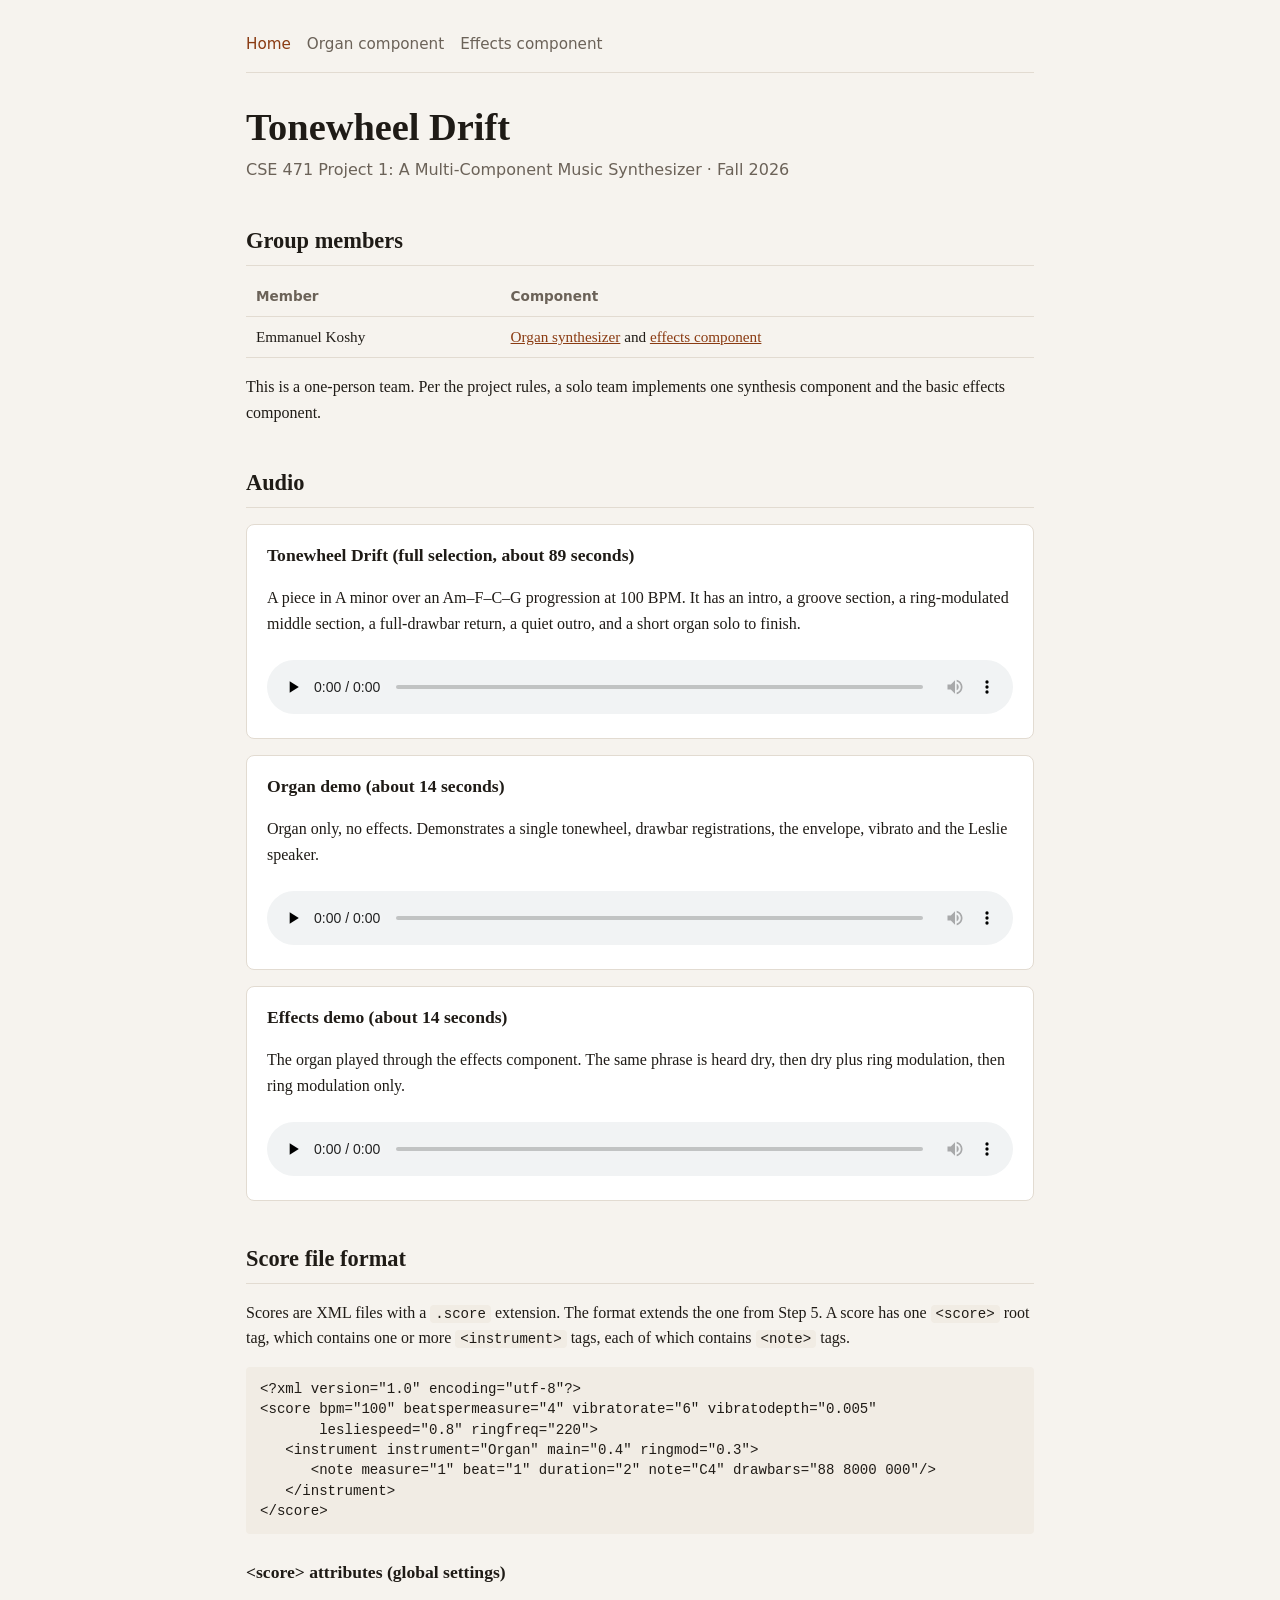
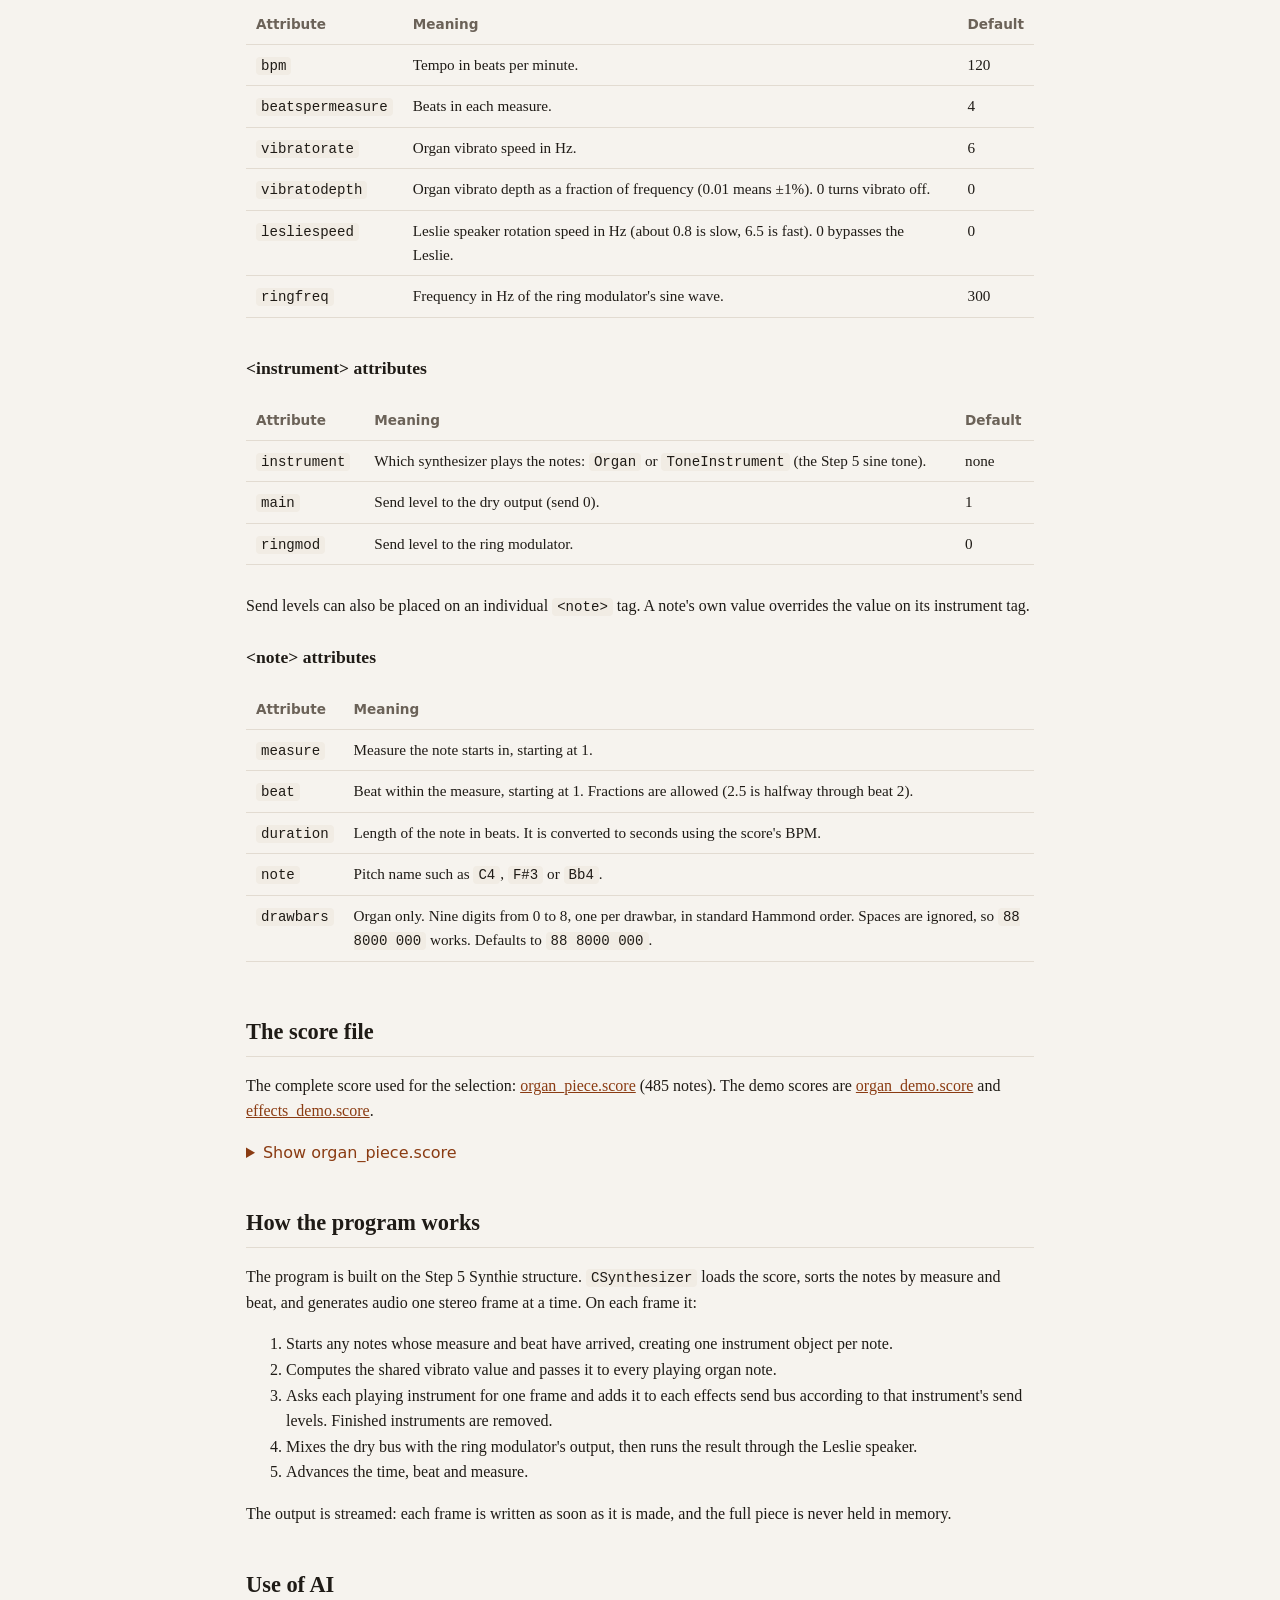
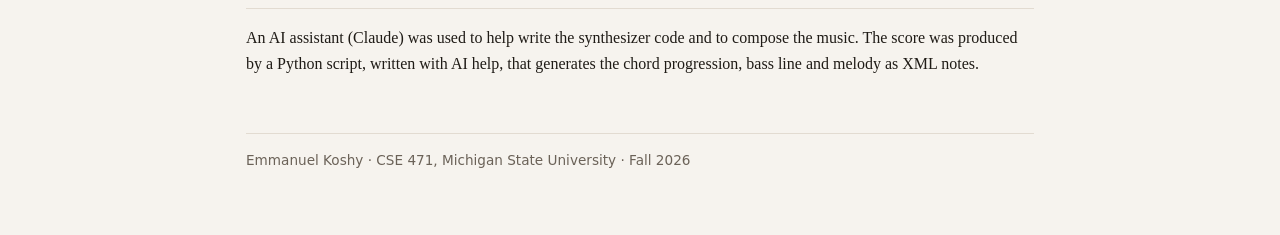
==== index.html @ 85157329 "Initial website files Co-authored-by: Copilot <223556219+Copilot@users.noreply.github.com>" ====
<!doctype html>
<html lang="en">
<head>
<meta charset="utf-8">
<meta name="viewport" content="width=device-width, initial-scale=1">
<title>Tonewheel Drift</title>
<link rel="stylesheet" href="style.css">
</head>
<body>
<div class="wrap">

<nav>
  <a href="index.html" aria-current="page">Home</a>
  <a href="organ.html">Organ component</a>
  <a href="effects.html">Effects component</a>
</nav>

<h1>Tonewheel Drift</h1>
<p class="sub">CSE 471 Project 1: A Multi-Component Music Synthesizer · Fall 2026</p>

<h2>Group members</h2>
<table>
  <tr><th>Member</th><th>Component</th></tr>
  <tr><td>Emmanuel Koshy</td><td><a href="organ.html">Organ synthesizer</a> and <a href="effects.html">effects component</a></td></tr>
</table>
<p>This is a one-person team. Per the project rules, a solo team implements one synthesis component and the basic effects component.</p>

<h2>Audio</h2>

<div class="card">
  <h3>Tonewheel Drift (full selection, about 89 seconds)</h3>
  <p>A piece in A minor over an Am–F–C–G progression at 100 BPM. It has an intro, a groove section, a ring-modulated middle section, a full-drawbar return, a quiet outro, and a short organ solo to finish.</p>
  <audio controls preload="none" src="organ_piece.mp3"></audio>
</div>

<div class="card">
  <h3>Organ demo (about 14 seconds)</h3>
  <p>Organ only, no effects. Demonstrates a single tonewheel, drawbar registrations, the envelope, vibrato and the Leslie speaker.</p>
  <audio controls preload="none" src="organ_demo.mp3"></audio>
</div>

<div class="card">
  <h3>Effects demo (about 14 seconds)</h3>
  <p>The organ played through the effects component. The same phrase is heard dry, then dry plus ring modulation, then ring modulation only.</p>
  <audio controls preload="none" src="effects_demo.mp3"></audio>
</div>

<h2>Score file format</h2>
<p>Scores are XML files with a <code>.score</code> extension. The format extends the one from Step 5. A score has one <code>&lt;score&gt;</code> root tag, which contains one or more <code>&lt;instrument&gt;</code> tags, each of which contains <code>&lt;note&gt;</code> tags.</p>

<pre>&lt;?xml version="1.0" encoding="utf-8"?&gt;
&lt;score bpm="100" beatspermeasure="4" vibratorate="6" vibratodepth="0.005"
       lesliespeed="0.8" ringfreq="220"&gt;
   &lt;instrument instrument="Organ" main="0.4" ringmod="0.3"&gt;
      &lt;note measure="1" beat="1" duration="2" note="C4" drawbars="88 8000 000"/&gt;
   &lt;/instrument&gt;
&lt;/score&gt;</pre>

<h3>&lt;score&gt; attributes (global settings)</h3>
<div class="table-scroll">
<table>
  <tr><th>Attribute</th><th>Meaning</th><th>Default</th></tr>
  <tr><td><code>bpm</code></td><td>Tempo in beats per minute.</td><td>120</td></tr>
  <tr><td><code>beatspermeasure</code></td><td>Beats in each measure.</td><td>4</td></tr>
  <tr><td><code>vibratorate</code></td><td>Organ vibrato speed in Hz.</td><td>6</td></tr>
  <tr><td><code>vibratodepth</code></td><td>Organ vibrato depth as a fraction of frequency (0.01 means ±1%). 0 turns vibrato off.</td><td>0</td></tr>
  <tr><td><code>lesliespeed</code></td><td>Leslie speaker rotation speed in Hz (about 0.8 is slow, 6.5 is fast). 0 bypasses the Leslie.</td><td>0</td></tr>
  <tr><td><code>ringfreq</code></td><td>Frequency in Hz of the ring modulator's sine wave.</td><td>300</td></tr>
</table>
</div>

<h3>&lt;instrument&gt; attributes</h3>
<div class="table-scroll">
<table>
  <tr><th>Attribute</th><th>Meaning</th><th>Default</th></tr>
  <tr><td><code>instrument</code></td><td>Which synthesizer plays the notes: <code>Organ</code> or <code>ToneInstrument</code> (the Step 5 sine tone).</td><td>none</td></tr>
  <tr><td><code>main</code></td><td>Send level to the dry output (send 0).</td><td>1</td></tr>
  <tr><td><code>ringmod</code></td><td>Send level to the ring modulator.</td><td>0</td></tr>
</table>
</div>
<p>Send levels can also be placed on an individual <code>&lt;note&gt;</code> tag. A note's own value overrides the value on its instrument tag.</p>

<h3>&lt;note&gt; attributes</h3>
<div class="table-scroll">
<table>
  <tr><th>Attribute</th><th>Meaning</th></tr>
  <tr><td><code>measure</code></td><td>Measure the note starts in, starting at 1.</td></tr>
  <tr><td><code>beat</code></td><td>Beat within the measure, starting at 1. Fractions are allowed (2.5 is halfway through beat 2).</td></tr>
  <tr><td><code>duration</code></td><td>Length of the note in beats. It is converted to seconds using the score's BPM.</td></tr>
  <tr><td><code>note</code></td><td>Pitch name such as <code>C4</code>, <code>F#3</code> or <code>Bb4</code>.</td></tr>
  <tr><td><code>drawbars</code></td><td>Organ only. Nine digits from 0 to 8, one per drawbar, in standard Hammond order. Spaces are ignored, so <code>88 8000 000</code> works. Defaults to <code>88 8000 000</code>.</td></tr>
</table>
</div>

<h2>The score file</h2>
<p>The complete score used for the selection: <a href="organ_piece.score" download>organ_piece.score</a> (485 notes). The demo scores are <a href="organ_demo.score" download>organ_demo.score</a> and <a href="effects_demo.score" download>effects_demo.score</a>.</p>
<details>
  <summary>Show organ_piece.score</summary>
<pre>&lt;?xml version=&quot;1.0&quot; encoding=&quot;utf-8&quot;?&gt;
&lt;score bpm=&quot;100&quot; beatspermeasure=&quot;4&quot; vibratorate=&quot;6&quot; vibratodepth=&quot;0.005&quot; lesliespeed=&quot;0.8&quot; ringfreq=&quot;220&quot;&gt;
   &lt;instrument instrument=&quot;Organ&quot; main=&quot;0.35&quot;&gt;
      &lt;note measure=&quot;1&quot; beat=&quot;1&quot; duration=&quot;3.9&quot; note=&quot;A3&quot; drawbars=&quot;00 8600 000&quot;/&gt;
      &lt;note measure=&quot;1&quot; beat=&quot;1&quot; duration=&quot;3.9&quot; note=&quot;C4&quot; drawbars=&quot;00 8600 000&quot;/&gt;
      &lt;note measure=&quot;1&quot; beat=&quot;1&quot; duration=&quot;3.9&quot; note=&quot;E4&quot; drawbars=&quot;00 8600 000&quot;/&gt;
      &lt;note measure=&quot;2&quot; beat=&quot;1&quot; duration=&quot;3.9&quot; note=&quot;A3&quot; drawbars=&quot;00 8600 000&quot;/&gt;
      &lt;note measure=&quot;2&quot; beat=&quot;1&quot; duration=&quot;3.9&quot; note=&quot;C4&quot; drawbars=&quot;00 8600 000&quot;/&gt;
      &lt;note measure=&quot;2&quot; beat=&quot;1&quot; duration=&quot;3.9&quot; note=&quot;F4&quot; drawbars=&quot;00 8600 000&quot;/&gt;
      &lt;note measure=&quot;3&quot; beat=&quot;1&quot; duration=&quot;3.9&quot; note=&quot;C4&quot; drawbars=&quot;00 8600 000&quot;/&gt;
      &lt;note measure=&quot;3&quot; beat=&quot;1&quot; duration=&quot;3.9&quot; note=&quot;E4&quot; drawbars=&quot;00 8600 000&quot;/&gt;
      &lt;note measure=&quot;3&quot; beat=&quot;1&quot; duration=&quot;3.9&quot; note=&quot;G3&quot; drawbars=&quot;00 8600 000&quot;/&gt;
      &lt;note measure=&quot;4&quot; beat=&quot;1&quot; duration=&quot;3.9&quot; note=&quot;B3&quot; drawbars=&quot;00 8600 000&quot;/&gt;
      &lt;note measure=&quot;4&quot; beat=&quot;1&quot; duration=&quot;3.9&quot; note=&quot;D4&quot; drawbars=&quot;00 8600 000&quot;/&gt;
      &lt;note measure=&quot;4&quot; beat=&quot;1&quot; duration=&quot;3.9&quot; note=&quot;G3&quot; drawbars=&quot;00 8600 000&quot;/&gt;
      &lt;note measure=&quot;5&quot; beat=&quot;1&quot; duration=&quot;1.9&quot; note=&quot;A3&quot; drawbars=&quot;88 8000 000&quot;/&gt;
      &lt;note measure=&quot;5&quot; beat=&quot;1&quot; duration=&quot;1.9&quot; note=&quot;C4&quot; drawbars=&quot;88 8000 000&quot;/&gt;
      &lt;note measure=&quot;5&quot; beat=&quot;1&quot; duration=&quot;1.9&quot; note=&quot;E4&quot; drawbars=&quot;88 8000 000&quot;/&gt;
      &lt;note measure=&quot;5&quot; beat=&quot;3&quot; duration=&quot;1.9&quot; note=&quot;A3&quot; drawbars=&quot;88 8000 000&quot;/&gt;
      &lt;note measure=&quot;5&quot; beat=&quot;3&quot; duration=&quot;1.9&quot; note=&quot;C4&quot; drawbars=&quot;88 8000 000&quot;/&gt;
      &lt;note measure=&quot;5&quot; beat=&quot;3&quot; duration=&quot;1.9&quot; note=&quot;E4&quot; drawbars=&quot;88 8000 000&quot;/&gt;
      &lt;note measure=&quot;6&quot; beat=&quot;1&quot; duration=&quot;1.9&quot; note=&quot;A3&quot; drawbars=&quot;88 8000 000&quot;/&gt;
      &lt;note measure=&quot;6&quot; beat=&quot;1&quot; duration=&quot;1.9&quot; note=&quot;C4&quot; drawbars=&quot;88 8000 000&quot;/&gt;
      &lt;note measure=&quot;6&quot; beat=&quot;1&quot; duration=&quot;1.9&quot; note=&quot;F4&quot; drawbars=&quot;88 8000 000&quot;/&gt;
      &lt;note measure=&quot;6&quot; beat=&quot;3&quot; duration=&quot;1.9&quot; note=&quot;A3&quot; drawbars=&quot;88 8000 000&quot;/&gt;
      &lt;note measure=&quot;6&quot; beat=&quot;3&quot; duration=&quot;1.9&quot; note=&quot;C4&quot; drawbars=&quot;88 8000 000&quot;/&gt;
      &lt;note measure=&quot;6&quot; beat=&quot;3&quot; duration=&quot;1.9&quot; note=&quot;F4&quot; drawbars=&quot;88 8000 000&quot;/&gt;
      &lt;note measure=&quot;7&quot; beat=&quot;1&quot; duration=&quot;1.9&quot; note=&quot;C4&quot; drawbars=&quot;88 8000 000&quot;/&gt;
      &lt;note measure=&quot;7&quot; beat=&quot;1&quot; duration=&quot;1.9&quot; note=&quot;E4&quot; drawbars=&quot;88 8000 000&quot;/&gt;
      &lt;note measure=&quot;7&quot; beat=&quot;1&quot; duration=&quot;1.9&quot; note=&quot;G3&quot; drawbars=&quot;88 8000 000&quot;/&gt;
      &lt;note measure=&quot;7&quot; beat=&quot;3&quot; duration=&quot;1.9&quot; note=&quot;C4&quot; drawbars=&quot;88 8000 000&quot;/&gt;
      &lt;note measure=&quot;7&quot; beat=&quot;3&quot; duration=&quot;1.9&quot; note=&quot;E4&quot; drawbars=&quot;88 8000 000&quot;/&gt;
      &lt;note measure=&quot;7&quot; beat=&quot;3&quot; duration=&quot;1.9&quot; note=&quot;G3&quot; drawbars=&quot;88 8000 000&quot;/&gt;
      &lt;note measure=&quot;8&quot; beat=&quot;1&quot; duration=&quot;1.9&quot; note=&quot;B3&quot; drawbars=&quot;88 8000 000&quot;/&gt;
      &lt;note measure=&quot;8&quot; beat=&quot;1&quot; duration=&quot;1.9&quot; note=&quot;D4&quot; drawbars=&quot;88 8000 000&quot;/&gt;
      &lt;note measure=&quot;8&quot; beat=&quot;1&quot; duration=&quot;1.9&quot; note=&quot;G3&quot; drawbars=&quot;88 8000 000&quot;/&gt;
      &lt;note measure=&quot;8&quot; beat=&quot;3&quot; duration=&quot;1.9&quot; note=&quot;B3&quot; drawbars=&quot;88 8000 000&quot;/&gt;
      &lt;note measure=&quot;8&quot; beat=&quot;3&quot; duration=&quot;1.9&quot; note=&quot;D4&quot; drawbars=&quot;88 8000 000&quot;/&gt;
      &lt;note measure=&quot;8&quot; beat=&quot;3&quot; duration=&quot;1.9&quot; note=&quot;G3&quot; drawbars=&quot;88 8000 000&quot;/&gt;
      &lt;note measure=&quot;9&quot; beat=&quot;1&quot; duration=&quot;1.9&quot; note=&quot;A3&quot; drawbars=&quot;88 8000 000&quot;/&gt;
      &lt;note measure=&quot;9&quot; beat=&quot;1&quot; duration=&quot;1.9&quot; note=&quot;C4&quot; drawbars=&quot;88 8000 000&quot;/&gt;
      &lt;note measure=&quot;9&quot; beat=&quot;1&quot; duration=&quot;1.9&quot; note=&quot;E4&quot; drawbars=&quot;88 8000 000&quot;/&gt;
      &lt;note measure=&quot;9&quot; beat=&quot;3&quot; duration=&quot;1.9&quot; note=&quot;A3&quot; drawbars=&quot;88 8000 000&quot;/&gt;
      &lt;note measure=&quot;9&quot; beat=&quot;3&quot; duration=&quot;1.9&quot; note=&quot;C4&quot; drawbars=&quot;88 8000 000&quot;/&gt;
      &lt;note measure=&quot;9&quot; beat=&quot;3&quot; duration=&quot;1.9&quot; note=&quot;E4&quot; drawbars=&quot;88 8000 000&quot;/&gt;
      &lt;note measure=&quot;10&quot; beat=&quot;1&quot; duration=&quot;1.9&quot; note=&quot;A3&quot; drawbars=&quot;88 8000 000&quot;/&gt;
      &lt;note measure=&quot;10&quot; beat=&quot;1&quot; duration=&quot;1.9&quot; note=&quot;C4&quot; drawbars=&quot;88 8000 000&quot;/&gt;
      &lt;note measure=&quot;10&quot; beat=&quot;1&quot; duration=&quot;1.9&quot; note=&quot;F4&quot; drawbars=&quot;88 8000 000&quot;/&gt;
      &lt;note measure=&quot;10&quot; beat=&quot;3&quot; duration=&quot;1.9&quot; note=&quot;A3&quot; drawbars=&quot;88 8000 000&quot;/&gt;
      &lt;note measure=&quot;10&quot; beat=&quot;3&quot; duration=&quot;1.9&quot; note=&quot;C4&quot; drawbars=&quot;88 8000 000&quot;/&gt;
      &lt;note measure=&quot;10&quot; beat=&quot;3&quot; duration=&quot;1.9&quot; note=&quot;F4&quot; drawbars=&quot;88 8000 000&quot;/&gt;
      &lt;note measure=&quot;11&quot; beat=&quot;1&quot; duration=&quot;1.9&quot; note=&quot;C4&quot; drawbars=&quot;88 8000 000&quot;/&gt;
      &lt;note measure=&quot;11&quot; beat=&quot;1&quot; duration=&quot;1.9&quot; note=&quot;E4&quot; drawbars=&quot;88 8000 000&quot;/&gt;
      &lt;note measure=&quot;11&quot; beat=&quot;1&quot; duration=&quot;1.9&quot; note=&quot;G3&quot; drawbars=&quot;88 8000 000&quot;/&gt;
      &lt;note measure=&quot;11&quot; beat=&quot;3&quot; duration=&quot;1.9&quot; note=&quot;C4&quot; drawbars=&quot;88 8000 000&quot;/&gt;
      &lt;note measure=&quot;11&quot; beat=&quot;3&quot; duration=&quot;1.9&quot; note=&quot;E4&quot; drawbars=&quot;88 8000 000&quot;/&gt;
      &lt;note measure=&quot;11&quot; beat=&quot;3&quot; duration=&quot;1.9&quot; note=&quot;G3&quot; drawbars=&quot;88 8000 000&quot;/&gt;
      &lt;note measure=&quot;12&quot; beat=&quot;1&quot; duration=&quot;1.9&quot; note=&quot;B3&quot; drawbars=&quot;88 8000 000&quot;/&gt;
      &lt;note measure=&quot;12&quot; beat=&quot;1&quot; duration=&quot;1.9&quot; note=&quot;D4&quot; drawbars=&quot;88 8000 000&quot;/&gt;
      &lt;note measure=&quot;12&quot; beat=&quot;1&quot; duration=&quot;1.9&quot; note=&quot;G3&quot; drawbars=&quot;88 8000 000&quot;/&gt;
      &lt;note measure=&quot;12&quot; beat=&quot;3&quot; duration=&quot;1.9&quot; note=&quot;B3&quot; drawbars=&quot;88 8000 000&quot;/&gt;
      &lt;note measure=&quot;12&quot; beat=&quot;3&quot; duration=&quot;1.9&quot; note=&quot;D4&quot; drawbars=&quot;88 8000 000&quot;/&gt;
      &lt;note measure=&quot;12&quot; beat=&quot;3&quot; duration=&quot;1.9&quot; note=&quot;G3&quot; drawbars=&quot;88 8000 000&quot;/&gt;
      &lt;note measure=&quot;13&quot; beat=&quot;1&quot; duration=&quot;0.9&quot; note=&quot;A3&quot; drawbars=&quot;68 8600 000&quot;/&gt;
      &lt;note measure=&quot;13&quot; beat=&quot;1&quot; duration=&quot;0.9&quot; note=&quot;C4&quot; drawbars=&quot;68 8600 000&quot;/&gt;
      &lt;note measure=&quot;13&quot; beat=&quot;1&quot; duration=&quot;0.9&quot; note=&quot;E4&quot; drawbars=&quot;68 8600 000&quot;/&gt;
      &lt;note measure=&quot;13&quot; beat=&quot;2.5&quot; duration=&quot;1.4&quot; note=&quot;A3&quot; drawbars=&quot;68 8600 000&quot;/&gt;
      &lt;note measure=&quot;13&quot; beat=&quot;2.5&quot; duration=&quot;1.4&quot; note=&quot;C4&quot; drawbars=&quot;68 8600 000&quot;/&gt;
      &lt;note measure=&quot;13&quot; beat=&quot;2.5&quot; duration=&quot;1.4&quot; note=&quot;E4&quot; drawbars=&quot;68 8600 000&quot;/&gt;
      &lt;note measure=&quot;13&quot; beat=&quot;4&quot; duration=&quot;0.9&quot; note=&quot;A3&quot; drawbars=&quot;68 8600 000&quot;/&gt;
      &lt;note measure=&quot;13&quot; beat=&quot;4&quot; duration=&quot;0.9&quot; note=&quot;C4&quot; drawbars=&quot;68 8600 000&quot;/&gt;
      &lt;note measure=&quot;13&quot; beat=&quot;4&quot; duration=&quot;0.9&quot; note=&quot;E4&quot; drawbars=&quot;68 8600 000&quot;/&gt;
      &lt;note measure=&quot;14&quot; beat=&quot;1&quot; duration=&quot;0.9&quot; note=&quot;A3&quot; drawbars=&quot;68 8600 000&quot;/&gt;
      &lt;note measure=&quot;14&quot; beat=&quot;1&quot; duration=&quot;0.9&quot; note=&quot;C4&quot; drawbars=&quot;68 8600 000&quot;/&gt;
      &lt;note measure=&quot;14&quot; beat=&quot;1&quot; duration=&quot;0.9&quot; note=&quot;F4&quot; drawbars=&quot;68 8600 000&quot;/&gt;
      &lt;note measure=&quot;14&quot; beat=&quot;2.5&quot; duration=&quot;1.4&quot; note=&quot;A3&quot; drawbars=&quot;68 8600 000&quot;/&gt;
      &lt;note measure=&quot;14&quot; beat=&quot;2.5&quot; duration=&quot;1.4&quot; note=&quot;C4&quot; drawbars=&quot;68 8600 000&quot;/&gt;
      &lt;note measure=&quot;14&quot; beat=&quot;2.5&quot; duration=&quot;1.4&quot; note=&quot;F4&quot; drawbars=&quot;68 8600 000&quot;/&gt;
      &lt;note measure=&quot;14&quot; beat=&quot;4&quot; duration=&quot;0.9&quot; note=&quot;A3&quot; drawbars=&quot;68 8600 000&quot;/&gt;
      &lt;note measure=&quot;14&quot; beat=&quot;4&quot; duration=&quot;0.9&quot; note=&quot;C4&quot; drawbars=&quot;68 8600 000&quot;/&gt;
      &lt;note measure=&quot;14&quot; beat=&quot;4&quot; duration=&quot;0.9&quot; note=&quot;F4&quot; drawbars=&quot;68 8600 000&quot;/&gt;
      &lt;note measure=&quot;15&quot; beat=&quot;1&quot; duration=&quot;0.9&quot; note=&quot;C4&quot; drawbars=&quot;68 8600 000&quot;/&gt;
      &lt;note measure=&quot;15&quot; beat=&quot;1&quot; duration=&quot;0.9&quot; note=&quot;E4&quot; drawbars=&quot;68 8600 000&quot;/&gt;
      &lt;note measure=&quot;15&quot; beat=&quot;1&quot; duration=&quot;0.9&quot; note=&quot;G3&quot; drawbars=&quot;68 8600 000&quot;/&gt;
      &lt;note measure=&quot;15&quot; beat=&quot;2.5&quot; duration=&quot;1.4&quot; note=&quot;C4&quot; drawbars=&quot;68 8600 000&quot;/&gt;
      &lt;note measure=&quot;15&quot; beat=&quot;2.5&quot; duration=&quot;1.4&quot; note=&quot;E4&quot; drawbars=&quot;68 8600 000&quot;/&gt;
      &lt;note measure=&quot;15&quot; beat=&quot;2.5&quot; duration=&quot;1.4&quot; note=&quot;G3&quot; drawbars=&quot;68 8600 000&quot;/&gt;
      &lt;note measure=&quot;15&quot; beat=&quot;4&quot; duration=&quot;0.9&quot; note=&quot;C4&quot; drawbars=&quot;68 8600 000&quot;/&gt;
      &lt;note measure=&quot;15&quot; beat=&quot;4&quot; duration=&quot;0.9&quot; note=&quot;E4&quot; drawbars=&quot;68 8600 000&quot;/&gt;
      &lt;note measure=&quot;15&quot; beat=&quot;4&quot; duration=&quot;0.9&quot; note=&quot;G3&quot; drawbars=&quot;68 8600 000&quot;/&gt;
      &lt;note measure=&quot;16&quot; beat=&quot;1&quot; duration=&quot;0.9&quot; note=&quot;B3&quot; drawbars=&quot;68 8600 000&quot;/&gt;
      &lt;note measure=&quot;16&quot; beat=&quot;1&quot; duration=&quot;0.9&quot; note=&quot;D4&quot; drawbars=&quot;68 8600 000&quot;/&gt;
      &lt;note measure=&quot;16&quot; beat=&quot;1&quot; duration=&quot;0.9&quot; note=&quot;G3&quot; drawbars=&quot;68 8600 000&quot;/&gt;
      &lt;note measure=&quot;16&quot; beat=&quot;2.5&quot; duration=&quot;1.4&quot; note=&quot;B3&quot; drawbars=&quot;68 8600 000&quot;/&gt;
      &lt;note measure=&quot;16&quot; beat=&quot;2.5&quot; duration=&quot;1.4&quot; note=&quot;D4&quot; drawbars=&quot;68 8600 000&quot;/&gt;
      &lt;note measure=&quot;16&quot; beat=&quot;2.5&quot; duration=&quot;1.4&quot; note=&quot;G3&quot; drawbars=&quot;68 8600 000&quot;/&gt;
      &lt;note measure=&quot;16&quot; beat=&quot;4&quot; duration=&quot;0.9&quot; note=&quot;B3&quot; drawbars=&quot;68 8600 000&quot;/&gt;
      &lt;note measure=&quot;16&quot; beat=&quot;4&quot; duration=&quot;0.9&quot; note=&quot;D4&quot; drawbars=&quot;68 8600 000&quot;/&gt;
      &lt;note measure=&quot;16&quot; beat=&quot;4&quot; duration=&quot;0.9&quot; note=&quot;G3&quot; drawbars=&quot;68 8600 000&quot;/&gt;
      &lt;note measure=&quot;17&quot; beat=&quot;1&quot; duration=&quot;0.9&quot; note=&quot;A3&quot; drawbars=&quot;68 8600 000&quot;/&gt;
      &lt;note measure=&quot;17&quot; beat=&quot;1&quot; duration=&quot;0.9&quot; note=&quot;C4&quot; drawbars=&quot;68 8600 000&quot;/&gt;
      &lt;note measure=&quot;17&quot; beat=&quot;1&quot; duration=&quot;0.9&quot; note=&quot;E4&quot; drawbars=&quot;68 8600 000&quot;/&gt;
      &lt;note measure=&quot;17&quot; beat=&quot;2.5&quot; duration=&quot;1.4&quot; note=&quot;A3&quot; drawbars=&quot;68 8600 000&quot;/&gt;
      &lt;note measure=&quot;17&quot; beat=&quot;2.5&quot; duration=&quot;1.4&quot; note=&quot;C4&quot; drawbars=&quot;68 8600 000&quot;/&gt;
      &lt;note measure=&quot;17&quot; beat=&quot;2.5&quot; duration=&quot;1.4&quot; note=&quot;E4&quot; drawbars=&quot;68 8600 000&quot;/&gt;
      &lt;note measure=&quot;17&quot; beat=&quot;4&quot; duration=&quot;0.9&quot; note=&quot;A3&quot; drawbars=&quot;68 8600 000&quot;/&gt;
      &lt;note measure=&quot;17&quot; beat=&quot;4&quot; duration=&quot;0.9&quot; note=&quot;C4&quot; drawbars=&quot;68 8600 000&quot;/&gt;
      &lt;note measure=&quot;17&quot; beat=&quot;4&quot; duration=&quot;0.9&quot; note=&quot;E4&quot; drawbars=&quot;68 8600 000&quot;/&gt;
      &lt;note measure=&quot;18&quot; beat=&quot;1&quot; duration=&quot;0.9&quot; note=&quot;A3&quot; drawbars=&quot;68 8600 000&quot;/&gt;
      &lt;note measure=&quot;18&quot; beat=&quot;1&quot; duration=&quot;0.9&quot; note=&quot;C4&quot; drawbars=&quot;68 8600 000&quot;/&gt;
      &lt;note measure=&quot;18&quot; beat=&quot;1&quot; duration=&quot;0.9&quot; note=&quot;F4&quot; drawbars=&quot;68 8600 000&quot;/&gt;
      &lt;note measure=&quot;18&quot; beat=&quot;2.5&quot; duration=&quot;1.4&quot; note=&quot;A3&quot; drawbars=&quot;68 8600 000&quot;/&gt;
      &lt;note measure=&quot;18&quot; beat=&quot;2.5&quot; duration=&quot;1.4&quot; note=&quot;C4&quot; drawbars=&quot;68 8600 000&quot;/&gt;
      &lt;note measure=&quot;18&quot; beat=&quot;2.5&quot; duration=&quot;1.4&quot; note=&quot;F4&quot; drawbars=&quot;68 8600 000&quot;/&gt;
      &lt;note measure=&quot;18&quot; beat=&quot;4&quot; duration=&quot;0.9&quot; note=&quot;A3&quot; drawbars=&quot;68 8600 000&quot;/&gt;
      &lt;note measure=&quot;18&quot; beat=&quot;4&quot; duration=&quot;0.9&quot; note=&quot;C4&quot; drawbars=&quot;68 8600 000&quot;/&gt;
      &lt;note measure=&quot;18&quot; beat=&quot;4&quot; duration=&quot;0.9&quot; note=&quot;F4&quot; drawbars=&quot;68 8600 000&quot;/&gt;
      &lt;note measure=&quot;19&quot; beat=&quot;1&quot; duration=&quot;0.9&quot; note=&quot;C4&quot; drawbars=&quot;68 8600 000&quot;/&gt;
      &lt;note measure=&quot;19&quot; beat=&quot;1&quot; duration=&quot;0.9&quot; note=&quot;E4&quot; drawbars=&quot;68 8600 000&quot;/&gt;
      &lt;note measure=&quot;19&quot; beat=&quot;1&quot; duration=&quot;0.9&quot; note=&quot;G3&quot; drawbars=&quot;68 8600 000&quot;/&gt;
      &lt;note measure=&quot;19&quot; beat=&quot;2.5&quot; duration=&quot;1.4&quot; note=&quot;C4&quot; drawbars=&quot;68 8600 000&quot;/&gt;
      &lt;note measure=&quot;19&quot; beat=&quot;2.5&quot; duration=&quot;1.4&quot; note=&quot;E4&quot; drawbars=&quot;68 8600 000&quot;/&gt;
      &lt;note measure=&quot;19&quot; beat=&quot;2.5&quot; duration=&quot;1.4&quot; note=&quot;G3&quot; drawbars=&quot;68 8600 000&quot;/&gt;
      &lt;note measure=&quot;19&quot; beat=&quot;4&quot; duration=&quot;0.9&quot; note=&quot;C4&quot; drawbars=&quot;68 8600 000&quot;/&gt;
      &lt;note measure=&quot;19&quot; beat=&quot;4&quot; duration=&quot;0.9&quot; note=&quot;E4&quot; drawbars=&quot;68 8600 000&quot;/&gt;
      &lt;note measure=&quot;19&quot; beat=&quot;4&quot; duration=&quot;0.9&quot; note=&quot;G3&quot; drawbars=&quot;68 8600 000&quot;/&gt;
      &lt;note measure=&quot;20&quot; beat=&quot;1&quot; duration=&quot;0.9&quot; note=&quot;B3&quot; drawbars=&quot;68 8600 000&quot;/&gt;
      &lt;note measure=&quot;20&quot; beat=&quot;1&quot; duration=&quot;0.9&quot; note=&quot;D4&quot; drawbars=&quot;68 8600 000&quot;/&gt;
      &lt;note measure=&quot;20&quot; beat=&quot;1&quot; duration=&quot;0.9&quot; note=&quot;G3&quot; drawbars=&quot;68 8600 000&quot;/&gt;
      &lt;note measure=&quot;20&quot; beat=&quot;2.5&quot; duration=&quot;1.4&quot; note=&quot;B3&quot; drawbars=&quot;68 8600 000&quot;/&gt;
      &lt;note measure=&quot;20&quot; beat=&quot;2.5&quot; duration=&quot;1.4&quot; note=&quot;D4&quot; drawbars=&quot;68 8600 000&quot;/&gt;
      &lt;note measure=&quot;20&quot; beat=&quot;2.5&quot; duration=&quot;1.4&quot; note=&quot;G3&quot; drawbars=&quot;68 8600 000&quot;/&gt;
      &lt;note measure=&quot;20&quot; beat=&quot;4&quot; duration=&quot;0.9&quot; note=&quot;B3&quot; drawbars=&quot;68 8600 000&quot;/&gt;
      &lt;note measure=&quot;20&quot; beat=&quot;4&quot; duration=&quot;0.9&quot; note=&quot;D4&quot; drawbars=&quot;68 8600 000&quot;/&gt;
      &lt;note measure=&quot;20&quot; beat=&quot;4&quot; duration=&quot;0.9&quot; note=&quot;G3&quot; drawbars=&quot;68 8600 000&quot;/&gt;
      &lt;note measure=&quot;21&quot; beat=&quot;1&quot; duration=&quot;1.9&quot; note=&quot;A3&quot; drawbars=&quot;88 8888 888&quot;/&gt;
      &lt;note measure=&quot;21&quot; beat=&quot;1&quot; duration=&quot;1.9&quot; note=&quot;C4&quot; drawbars=&quot;88 8888 888&quot;/&gt;
      &lt;note measure=&quot;21&quot; beat=&quot;1&quot; duration=&quot;1.9&quot; note=&quot;E4&quot; drawbars=&quot;88 8888 888&quot;/&gt;
      &lt;note measure=&quot;21&quot; beat=&quot;3&quot; duration=&quot;1.9&quot; note=&quot;A3&quot; drawbars=&quot;88 8888 888&quot;/&gt;
      &lt;note measure=&quot;21&quot; beat=&quot;3&quot; duration=&quot;1.9&quot; note=&quot;C4&quot; drawbars=&quot;88 8888 888&quot;/&gt;
      &lt;note measure=&quot;21&quot; beat=&quot;3&quot; duration=&quot;1.9&quot; note=&quot;E4&quot; drawbars=&quot;88 8888 888&quot;/&gt;
      &lt;note measure=&quot;22&quot; beat=&quot;1&quot; duration=&quot;1.9&quot; note=&quot;A3&quot; drawbars=&quot;88 8888 888&quot;/&gt;
      &lt;note measure=&quot;22&quot; beat=&quot;1&quot; duration=&quot;1.9&quot; note=&quot;C4&quot; drawbars=&quot;88 8888 888&quot;/&gt;
      &lt;note measure=&quot;22&quot; beat=&quot;1&quot; duration=&quot;1.9&quot; note=&quot;F4&quot; drawbars=&quot;88 8888 888&quot;/&gt;
      &lt;note measure=&quot;22&quot; beat=&quot;3&quot; duration=&quot;1.9&quot; note=&quot;A3&quot; drawbars=&quot;88 8888 888&quot;/&gt;
      &lt;note measure=&quot;22&quot; beat=&quot;3&quot; duration=&quot;1.9&quot; note=&quot;C4&quot; drawbars=&quot;88 8888 888&quot;/&gt;
      &lt;note measure=&quot;22&quot; beat=&quot;3&quot; duration=&quot;1.9&quot; note=&quot;F4&quot; drawbars=&quot;88 8888 888&quot;/&gt;
      &lt;note measure=&quot;23&quot; beat=&quot;1&quot; duration=&quot;1.9&quot; note=&quot;C4&quot; drawbars=&quot;88 8888 888&quot;/&gt;
      &lt;note measure=&quot;23&quot; beat=&quot;1&quot; duration=&quot;1.9&quot; note=&quot;E4&quot; drawbars=&quot;88 8888 888&quot;/&gt;
      &lt;note measure=&quot;23&quot; beat=&quot;1&quot; duration=&quot;1.9&quot; note=&quot;G3&quot; drawbars=&quot;88 8888 888&quot;/&gt;
      &lt;note measure=&quot;23&quot; beat=&quot;3&quot; duration=&quot;1.9&quot; note=&quot;C4&quot; drawbars=&quot;88 8888 888&quot;/&gt;
      &lt;note measure=&quot;23&quot; beat=&quot;3&quot; duration=&quot;1.9&quot; note=&quot;E4&quot; drawbars=&quot;88 8888 888&quot;/&gt;
      &lt;note measure=&quot;23&quot; beat=&quot;3&quot; duration=&quot;1.9&quot; note=&quot;G3&quot; drawbars=&quot;88 8888 888&quot;/&gt;
      &lt;note measure=&quot;24&quot; beat=&quot;1&quot; duration=&quot;1.9&quot; note=&quot;B3&quot; drawbars=&quot;88 8888 888&quot;/&gt;
      &lt;note measure=&quot;24&quot; beat=&quot;1&quot; duration=&quot;1.9&quot; note=&quot;D4&quot; drawbars=&quot;88 8888 888&quot;/&gt;
      &lt;note measure=&quot;24&quot; beat=&quot;1&quot; duration=&quot;1.9&quot; note=&quot;G3&quot; drawbars=&quot;88 8888 888&quot;/&gt;
      &lt;note measure=&quot;24&quot; beat=&quot;3&quot; duration=&quot;1.9&quot; note=&quot;B3&quot; drawbars=&quot;88 8888 888&quot;/&gt;
      &lt;note measure=&quot;24&quot; beat=&quot;3&quot; duration=&quot;1.9&quot; note=&quot;D4&quot; drawbars=&quot;88 8888 888&quot;/&gt;
      &lt;note measure=&quot;24&quot; beat=&quot;3&quot; duration=&quot;1.9&quot; note=&quot;G3&quot; drawbars=&quot;88 8888 888&quot;/&gt;
      &lt;note measure=&quot;25&quot; beat=&quot;1&quot; duration=&quot;1.9&quot; note=&quot;A3&quot; drawbars=&quot;88 8888 888&quot;/&gt;
      &lt;note measure=&quot;25&quot; beat=&quot;1&quot; duration=&quot;1.9&quot; note=&quot;C4&quot; drawbars=&quot;88 8888 888&quot;/&gt;
      &lt;note measure=&quot;25&quot; beat=&quot;1&quot; duration=&quot;1.9&quot; note=&quot;E4&quot; drawbars=&quot;88 8888 888&quot;/&gt;
      &lt;note measure=&quot;25&quot; beat=&quot;3&quot; duration=&quot;1.9&quot; note=&quot;A3&quot; drawbars=&quot;88 8888 888&quot;/&gt;
      &lt;note measure=&quot;25&quot; beat=&quot;3&quot; duration=&quot;1.9&quot; note=&quot;C4&quot; drawbars=&quot;88 8888 888&quot;/&gt;
      &lt;note measure=&quot;25&quot; beat=&quot;3&quot; duration=&quot;1.9&quot; note=&quot;E4&quot; drawbars=&quot;88 8888 888&quot;/&gt;
      &lt;note measure=&quot;26&quot; beat=&quot;1&quot; duration=&quot;1.9&quot; note=&quot;A3&quot; drawbars=&quot;88 8888 888&quot;/&gt;
      &lt;note measure=&quot;26&quot; beat=&quot;1&quot; duration=&quot;1.9&quot; note=&quot;C4&quot; drawbars=&quot;88 8888 888&quot;/&gt;
      &lt;note measure=&quot;26&quot; beat=&quot;1&quot; duration=&quot;1.9&quot; note=&quot;F4&quot; drawbars=&quot;88 8888 888&quot;/&gt;
      &lt;note measure=&quot;26&quot; beat=&quot;3&quot; duration=&quot;1.9&quot; note=&quot;A3&quot; drawbars=&quot;88 8888 888&quot;/&gt;
      &lt;note measure=&quot;26&quot; beat=&quot;3&quot; duration=&quot;1.9&quot; note=&quot;C4&quot; drawbars=&quot;88 8888 888&quot;/&gt;
      &lt;note measure=&quot;26&quot; beat=&quot;3&quot; duration=&quot;1.9&quot; note=&quot;F4&quot; drawbars=&quot;88 8888 888&quot;/&gt;
      &lt;note measure=&quot;27&quot; beat=&quot;1&quot; duration=&quot;1.9&quot; note=&quot;C4&quot; drawbars=&quot;88 8888 888&quot;/&gt;
      &lt;note measure=&quot;27&quot; beat=&quot;1&quot; duration=&quot;1.9&quot; note=&quot;E4&quot; drawbars=&quot;88 8888 888&quot;/&gt;
      &lt;note measure=&quot;27&quot; beat=&quot;1&quot; duration=&quot;1.9&quot; note=&quot;G3&quot; drawbars=&quot;88 8888 888&quot;/&gt;
      &lt;note measure=&quot;27&quot; beat=&quot;3&quot; duration=&quot;1.9&quot; note=&quot;C4&quot; drawbars=&quot;88 8888 888&quot;/&gt;
      &lt;note measure=&quot;27&quot; beat=&quot;3&quot; duration=&quot;1.9&quot; note=&quot;E4&quot; drawbars=&quot;88 8888 888&quot;/&gt;
      &lt;note measure=&quot;27&quot; beat=&quot;3&quot; duration=&quot;1.9&quot; note=&quot;G3&quot; drawbars=&quot;88 8888 888&quot;/&gt;
      &lt;note measure=&quot;28&quot; beat=&quot;1&quot; duration=&quot;1.9&quot; note=&quot;B3&quot; drawbars=&quot;88 8888 888&quot;/&gt;
      &lt;note measure=&quot;28&quot; beat=&quot;1&quot; duration=&quot;1.9&quot; note=&quot;D4&quot; drawbars=&quot;88 8888 888&quot;/&gt;
      &lt;note measure=&quot;28&quot; beat=&quot;1&quot; duration=&quot;1.9&quot; note=&quot;G3&quot; drawbars=&quot;88 8888 888&quot;/&gt;
      &lt;note measure=&quot;28&quot; beat=&quot;3&quot; duration=&quot;1.9&quot; note=&quot;B3&quot; drawbars=&quot;88 8888 888&quot;/&gt;
      &lt;note measure=&quot;28&quot; beat=&quot;3&quot; duration=&quot;1.9&quot; note=&quot;D4&quot; drawbars=&quot;88 8888 888&quot;/&gt;
      &lt;note measure=&quot;28&quot; beat=&quot;3&quot; duration=&quot;1.9&quot; note=&quot;G3&quot; drawbars=&quot;88 8888 888&quot;/&gt;
      &lt;note measure=&quot;29&quot; beat=&quot;1&quot; duration=&quot;3.9&quot; note=&quot;A3&quot; drawbars=&quot;00 8600 000&quot;/&gt;
      &lt;note measure=&quot;29&quot; beat=&quot;1&quot; duration=&quot;3.9&quot; note=&quot;C4&quot; drawbars=&quot;00 8600 000&quot;/&gt;
      &lt;note measure=&quot;29&quot; beat=&quot;1&quot; duration=&quot;3.9&quot; note=&quot;E4&quot; drawbars=&quot;00 8600 000&quot;/&gt;
      &lt;note measure=&quot;30&quot; beat=&quot;1&quot; duration=&quot;3.9&quot; note=&quot;A3&quot; drawbars=&quot;00 8600 000&quot;/&gt;
      &lt;note measure=&quot;30&quot; beat=&quot;1&quot; duration=&quot;3.9&quot; note=&quot;C4&quot; drawbars=&quot;00 8600 000&quot;/&gt;
      &lt;note measure=&quot;30&quot; beat=&quot;1&quot; duration=&quot;3.9&quot; note=&quot;F4&quot; drawbars=&quot;00 8600 000&quot;/&gt;
      &lt;note measure=&quot;31&quot; beat=&quot;1&quot; duration=&quot;3.9&quot; note=&quot;C4&quot; drawbars=&quot;00 8600 000&quot;/&gt;
      &lt;note measure=&quot;31&quot; beat=&quot;1&quot; duration=&quot;3.9&quot; note=&quot;E4&quot; drawbars=&quot;00 8600 000&quot;/&gt;
      &lt;note measure=&quot;31&quot; beat=&quot;1&quot; duration=&quot;3.9&quot; note=&quot;G3&quot; drawbars=&quot;00 8600 000&quot;/&gt;
      &lt;note measure=&quot;32&quot; beat=&quot;1&quot; duration=&quot;3.9&quot; note=&quot;B3&quot; drawbars=&quot;00 8600 000&quot;/&gt;
      &lt;note measure=&quot;32&quot; beat=&quot;1&quot; duration=&quot;3.9&quot; note=&quot;D4&quot; drawbars=&quot;00 8600 000&quot;/&gt;
      &lt;note measure=&quot;32&quot; beat=&quot;1&quot; duration=&quot;3.9&quot; note=&quot;G3&quot; drawbars=&quot;00 8600 000&quot;/&gt;
      &lt;note measure=&quot;33&quot; beat=&quot;1&quot; duration=&quot;4&quot; note=&quot;A3&quot; drawbars=&quot;00 8600 000&quot;/&gt;
      &lt;note measure=&quot;33&quot; beat=&quot;1&quot; duration=&quot;4&quot; note=&quot;C4&quot; drawbars=&quot;00 8600 000&quot;/&gt;
      &lt;note measure=&quot;33&quot; beat=&quot;1&quot; duration=&quot;4&quot; note=&quot;E4&quot; drawbars=&quot;00 8600 000&quot;/&gt;
   &lt;/instrument&gt;
   &lt;instrument instrument=&quot;Organ&quot; main=&quot;0.55&quot;&gt;
      &lt;note measure=&quot;5&quot; beat=&quot;1&quot; duration=&quot;0.9&quot; note=&quot;A2&quot; drawbars=&quot;80 8000 000&quot;/&gt;
      &lt;note measure=&quot;5&quot; beat=&quot;2&quot; duration=&quot;0.9&quot; note=&quot;A2&quot; drawbars=&quot;80 8000 000&quot;/&gt;
      &lt;note measure=&quot;5&quot; beat=&quot;3&quot; duration=&quot;0.9&quot; note=&quot;E3&quot; drawbars=&quot;80 8000 000&quot;/&gt;
      &lt;note measure=&quot;5&quot; beat=&quot;4&quot; duration=&quot;0.9&quot; note=&quot;A2&quot; drawbars=&quot;80 8000 000&quot;/&gt;
      &lt;note measure=&quot;6&quot; beat=&quot;1&quot; duration=&quot;0.9&quot; note=&quot;F2&quot; drawbars=&quot;80 8000 000&quot;/&gt;
      &lt;note measure=&quot;6&quot; beat=&quot;2&quot; duration=&quot;0.9&quot; note=&quot;F2&quot; drawbars=&quot;80 8000 000&quot;/&gt;
      &lt;note measure=&quot;6&quot; beat=&quot;3&quot; duration=&quot;0.9&quot; note=&quot;C3&quot; drawbars=&quot;80 8000 000&quot;/&gt;
      &lt;note measure=&quot;6&quot; beat=&quot;4&quot; duration=&quot;0.9&quot; note=&quot;F2&quot; drawbars=&quot;80 8000 000&quot;/&gt;
      &lt;note measure=&quot;7&quot; beat=&quot;1&quot; duration=&quot;0.9&quot; note=&quot;C3&quot; drawbars=&quot;80 8000 000&quot;/&gt;
      &lt;note measure=&quot;7&quot; beat=&quot;2&quot; duration=&quot;0.9&quot; note=&quot;C3&quot; drawbars=&quot;80 8000 000&quot;/&gt;
      &lt;note measure=&quot;7&quot; beat=&quot;3&quot; duration=&quot;0.9&quot; note=&quot;G3&quot; drawbars=&quot;80 8000 000&quot;/&gt;
      &lt;note measure=&quot;7&quot; beat=&quot;4&quot; duration=&quot;0.9&quot; note=&quot;C3&quot; drawbars=&quot;80 8000 000&quot;/&gt;
      &lt;note measure=&quot;8&quot; beat=&quot;1&quot; duration=&quot;0.9&quot; note=&quot;G2&quot; drawbars=&quot;80 8000 000&quot;/&gt;
      &lt;note measure=&quot;8&quot; beat=&quot;2&quot; duration=&quot;0.9&quot; note=&quot;G2&quot; drawbars=&quot;80 8000 000&quot;/&gt;
      &lt;note measure=&quot;8&quot; beat=&quot;3&quot; duration=&quot;0.9&quot; note=&quot;D3&quot; drawbars=&quot;80 8000 000&quot;/&gt;
      &lt;note measure=&quot;8&quot; beat=&quot;4&quot; duration=&quot;0.9&quot; note=&quot;G2&quot; drawbars=&quot;80 8000 000&quot;/&gt;
      &lt;note measure=&quot;9&quot; beat=&quot;1&quot; duration=&quot;0.9&quot; note=&quot;A2&quot; drawbars=&quot;80 8000 000&quot;/&gt;
      &lt;note measure=&quot;9&quot; beat=&quot;2&quot; duration=&quot;0.9&quot; note=&quot;A2&quot; drawbars=&quot;80 8000 000&quot;/&gt;
      &lt;note measure=&quot;9&quot; beat=&quot;3&quot; duration=&quot;0.9&quot; note=&quot;E3&quot; drawbars=&quot;80 8000 000&quot;/&gt;
      &lt;note measure=&quot;9&quot; beat=&quot;4&quot; duration=&quot;0.9&quot; note=&quot;A2&quot; drawbars=&quot;80 8000 000&quot;/&gt;
      &lt;note measure=&quot;10&quot; beat=&quot;1&quot; duration=&quot;0.9&quot; note=&quot;F2&quot; drawbars=&quot;80 8000 000&quot;/&gt;
      &lt;note measure=&quot;10&quot; beat=&quot;2&quot; duration=&quot;0.9&quot; note=&quot;F2&quot; drawbars=&quot;80 8000 000&quot;/&gt;
      &lt;note measure=&quot;10&quot; beat=&quot;3&quot; duration=&quot;0.9&quot; note=&quot;C3&quot; drawbars=&quot;80 8000 000&quot;/&gt;
      &lt;note measure=&quot;10&quot; beat=&quot;4&quot; duration=&quot;0.9&quot; note=&quot;F2&quot; drawbars=&quot;80 8000 000&quot;/&gt;
      &lt;note measure=&quot;11&quot; beat=&quot;1&quot; duration=&quot;0.9&quot; note=&quot;C3&quot; drawbars=&quot;80 8000 000&quot;/&gt;
      &lt;note measure=&quot;11&quot; beat=&quot;2&quot; duration=&quot;0.9&quot; note=&quot;C3&quot; drawbars=&quot;80 8000 000&quot;/&gt;
      &lt;note measure=&quot;11&quot; beat=&quot;3&quot; duration=&quot;0.9&quot; note=&quot;G3&quot; drawbars=&quot;80 8000 000&quot;/&gt;
      &lt;note measure=&quot;11&quot; beat=&quot;4&quot; duration=&quot;0.9&quot; note=&quot;C3&quot; drawbars=&quot;80 8000 000&quot;/&gt;
      &lt;note measure=&quot;12&quot; beat=&quot;1&quot; duration=&quot;0.9&quot; note=&quot;G2&quot; drawbars=&quot;80 8000 000&quot;/&gt;
      &lt;note measure=&quot;12&quot; beat=&quot;2&quot; duration=&quot;0.9&quot; note=&quot;G2&quot; drawbars=&quot;80 8000 000&quot;/&gt;
      &lt;note measure=&quot;12&quot; beat=&quot;3&quot; duration=&quot;0.9&quot; note=&quot;D3&quot; drawbars=&quot;80 8000 000&quot;/&gt;
      &lt;note measure=&quot;12&quot; beat=&quot;4&quot; duration=&quot;0.9&quot; note=&quot;G2&quot; drawbars=&quot;80 8000 000&quot;/&gt;
      &lt;note measure=&quot;13&quot; beat=&quot;1&quot; duration=&quot;0.45&quot; note=&quot;A2&quot; drawbars=&quot;80 8000 000&quot;/&gt;
      &lt;note measure=&quot;13&quot; beat=&quot;1.5&quot; duration=&quot;0.45&quot; note=&quot;A3&quot; drawbars=&quot;80 8000 000&quot;/&gt;
      &lt;note measure=&quot;13&quot; beat=&quot;2&quot; duration=&quot;0.45&quot; note=&quot;A2&quot; drawbars=&quot;80 8000 000&quot;/&gt;
      &lt;note measure=&quot;13&quot; beat=&quot;2.5&quot; duration=&quot;0.45&quot; note=&quot;A3&quot; drawbars=&quot;80 8000 000&quot;/&gt;
      &lt;note measure=&quot;13&quot; beat=&quot;3&quot; duration=&quot;0.45&quot; note=&quot;A2&quot; drawbars=&quot;80 8000 000&quot;/&gt;
      &lt;note measure=&quot;13&quot; beat=&quot;3.5&quot; duration=&quot;0.45&quot; note=&quot;A3&quot; drawbars=&quot;80 8000 000&quot;/&gt;
      &lt;note measure=&quot;13&quot; beat=&quot;4&quot; duration=&quot;0.45&quot; note=&quot;A2&quot; drawbars=&quot;80 8000 000&quot;/&gt;
      &lt;note measure=&quot;13&quot; beat=&quot;4.5&quot; duration=&quot;0.45&quot; note=&quot;A3&quot; drawbars=&quot;80 8000 000&quot;/&gt;
      &lt;note measure=&quot;14&quot; beat=&quot;1&quot; duration=&quot;0.45&quot; note=&quot;F2&quot; drawbars=&quot;80 8000 000&quot;/&gt;
      &lt;note measure=&quot;14&quot; beat=&quot;1.5&quot; duration=&quot;0.45&quot; note=&quot;F3&quot; drawbars=&quot;80 8000 000&quot;/&gt;
      &lt;note measure=&quot;14&quot; beat=&quot;2&quot; duration=&quot;0.45&quot; note=&quot;F2&quot; drawbars=&quot;80 8000 000&quot;/&gt;
      &lt;note measure=&quot;14&quot; beat=&quot;2.5&quot; duration=&quot;0.45&quot; note=&quot;F3&quot; drawbars=&quot;80 8000 000&quot;/&gt;
      &lt;note measure=&quot;14&quot; beat=&quot;3&quot; duration=&quot;0.45&quot; note=&quot;F2&quot; drawbars=&quot;80 8000 000&quot;/&gt;
      &lt;note measure=&quot;14&quot; beat=&quot;3.5&quot; duration=&quot;0.45&quot; note=&quot;F3&quot; drawbars=&quot;80 8000 000&quot;/&gt;
      &lt;note measure=&quot;14&quot; beat=&quot;4&quot; duration=&quot;0.45&quot; note=&quot;F2&quot; drawbars=&quot;80 8000 000&quot;/&gt;
      &lt;note measure=&quot;14&quot; beat=&quot;4.5&quot; duration=&quot;0.45&quot; note=&quot;F3&quot; drawbars=&quot;80 8000 000&quot;/&gt;
      &lt;note measure=&quot;15&quot; beat=&quot;1&quot; duration=&quot;0.45&quot; note=&quot;C3&quot; drawbars=&quot;80 8000 000&quot;/&gt;
      &lt;note measure=&quot;15&quot; beat=&quot;1.5&quot; duration=&quot;0.45&quot; note=&quot;C4&quot; drawbars=&quot;80 8000 000&quot;/&gt;
      &lt;note measure=&quot;15&quot; beat=&quot;2&quot; duration=&quot;0.45&quot; note=&quot;C3&quot; drawbars=&quot;80 8000 000&quot;/&gt;
      &lt;note measure=&quot;15&quot; beat=&quot;2.5&quot; duration=&quot;0.45&quot; note=&quot;C4&quot; drawbars=&quot;80 8000 000&quot;/&gt;
      &lt;note measure=&quot;15&quot; beat=&quot;3&quot; duration=&quot;0.45&quot; note=&quot;C3&quot; drawbars=&quot;80 8000 000&quot;/&gt;
      &lt;note measure=&quot;15&quot; beat=&quot;3.5&quot; duration=&quot;0.45&quot; note=&quot;C4&quot; drawbars=&quot;80 8000 000&quot;/&gt;
      &lt;note measure=&quot;15&quot; beat=&quot;4&quot; duration=&quot;0.45&quot; note=&quot;C3&quot; drawbars=&quot;80 8000 000&quot;/&gt;
      &lt;note measure=&quot;15&quot; beat=&quot;4.5&quot; duration=&quot;0.45&quot; note=&quot;C4&quot; drawbars=&quot;80 8000 000&quot;/&gt;
      &lt;note measure=&quot;16&quot; beat=&quot;1&quot; duration=&quot;0.45&quot; note=&quot;G2&quot; drawbars=&quot;80 8000 000&quot;/&gt;
      &lt;note measure=&quot;16&quot; beat=&quot;1.5&quot; duration=&quot;0.45&quot; note=&quot;G3&quot; drawbars=&quot;80 8000 000&quot;/&gt;
      &lt;note measure=&quot;16&quot; beat=&quot;2&quot; duration=&quot;0.45&quot; note=&quot;G2&quot; drawbars=&quot;80 8000 000&quot;/&gt;
      &lt;note measure=&quot;16&quot; beat=&quot;2.5&quot; duration=&quot;0.45&quot; note=&quot;G3&quot; drawbars=&quot;80 8000 000&quot;/&gt;
      &lt;note measure=&quot;16&quot; beat=&quot;3&quot; duration=&quot;0.45&quot; note=&quot;G2&quot; drawbars=&quot;80 8000 000&quot;/&gt;
      &lt;note measure=&quot;16&quot; beat=&quot;3.5&quot; duration=&quot;0.45&quot; note=&quot;G3&quot; drawbars=&quot;80 8000 000&quot;/&gt;
      &lt;note measure=&quot;16&quot; beat=&quot;4&quot; duration=&quot;0.45&quot; note=&quot;G2&quot; drawbars=&quot;80 8000 000&quot;/&gt;
      &lt;note measure=&quot;16&quot; beat=&quot;4.5&quot; duration=&quot;0.45&quot; note=&quot;G3&quot; drawbars=&quot;80 8000 000&quot;/&gt;
      &lt;note measure=&quot;17&quot; beat=&quot;1&quot; duration=&quot;0.45&quot; note=&quot;A2&quot; drawbars=&quot;80 8000 000&quot;/&gt;
      &lt;note measure=&quot;17&quot; beat=&quot;1.5&quot; duration=&quot;0.45&quot; note=&quot;A3&quot; drawbars=&quot;80 8000 000&quot;/&gt;
      &lt;note measure=&quot;17&quot; beat=&quot;2&quot; duration=&quot;0.45&quot; note=&quot;A2&quot; drawbars=&quot;80 8000 000&quot;/&gt;
      &lt;note measure=&quot;17&quot; beat=&quot;2.5&quot; duration=&quot;0.45&quot; note=&quot;A3&quot; drawbars=&quot;80 8000 000&quot;/&gt;
      &lt;note measure=&quot;17&quot; beat=&quot;3&quot; duration=&quot;0.45&quot; note=&quot;A2&quot; drawbars=&quot;80 8000 000&quot;/&gt;
      &lt;note measure=&quot;17&quot; beat=&quot;3.5&quot; duration=&quot;0.45&quot; note=&quot;A3&quot; drawbars=&quot;80 8000 000&quot;/&gt;
      &lt;note measure=&quot;17&quot; beat=&quot;4&quot; duration=&quot;0.45&quot; note=&quot;A2&quot; drawbars=&quot;80 8000 000&quot;/&gt;
      &lt;note measure=&quot;17&quot; beat=&quot;4.5&quot; duration=&quot;0.45&quot; note=&quot;A3&quot; drawbars=&quot;80 8000 000&quot;/&gt;
      &lt;note measure=&quot;18&quot; beat=&quot;1&quot; duration=&quot;0.45&quot; note=&quot;F2&quot; drawbars=&quot;80 8000 000&quot;/&gt;
      &lt;note measure=&quot;18&quot; beat=&quot;1.5&quot; duration=&quot;0.45&quot; note=&quot;F3&quot; drawbars=&quot;80 8000 000&quot;/&gt;
      &lt;note measure=&quot;18&quot; beat=&quot;2&quot; duration=&quot;0.45&quot; note=&quot;F2&quot; drawbars=&quot;80 8000 000&quot;/&gt;
      &lt;note measure=&quot;18&quot; beat=&quot;2.5&quot; duration=&quot;0.45&quot; note=&quot;F3&quot; drawbars=&quot;80 8000 000&quot;/&gt;
      &lt;note measure=&quot;18&quot; beat=&quot;3&quot; duration=&quot;0.45&quot; note=&quot;F2&quot; drawbars=&quot;80 8000 000&quot;/&gt;
      &lt;note measure=&quot;18&quot; beat=&quot;3.5&quot; duration=&quot;0.45&quot; note=&quot;F3&quot; drawbars=&quot;80 8000 000&quot;/&gt;
      &lt;note measure=&quot;18&quot; beat=&quot;4&quot; duration=&quot;0.45&quot; note=&quot;F2&quot; drawbars=&quot;80 8000 000&quot;/&gt;
      &lt;note measure=&quot;18&quot; beat=&quot;4.5&quot; duration=&quot;0.45&quot; note=&quot;F3&quot; drawbars=&quot;80 8000 000&quot;/&gt;
      &lt;note measure=&quot;19&quot; beat=&quot;1&quot; duration=&quot;0.45&quot; note=&quot;C3&quot; drawbars=&quot;80 8000 000&quot;/&gt;
      &lt;note measure=&quot;19&quot; beat=&quot;1.5&quot; duration=&quot;0.45&quot; note=&quot;C4&quot; drawbars=&quot;80 8000 000&quot;/&gt;
      &lt;note measure=&quot;19&quot; beat=&quot;2&quot; duration=&quot;0.45&quot; note=&quot;C3&quot; drawbars=&quot;80 8000 000&quot;/&gt;
      &lt;note measure=&quot;19&quot; beat=&quot;2.5&quot; duration=&quot;0.45&quot; note=&quot;C4&quot; drawbars=&quot;80 8000 000&quot;/&gt;
      &lt;note measure=&quot;19&quot; beat=&quot;3&quot; duration=&quot;0.45&quot; note=&quot;C3&quot; drawbars=&quot;80 8000 000&quot;/&gt;
      &lt;note measure=&quot;19&quot; beat=&quot;3.5&quot; duration=&quot;0.45&quot; note=&quot;C4&quot; drawbars=&quot;80 8000 000&quot;/&gt;
      &lt;note measure=&quot;19&quot; beat=&quot;4&quot; duration=&quot;0.45&quot; note=&quot;C3&quot; drawbars=&quot;80 8000 000&quot;/&gt;
      &lt;note measure=&quot;19&quot; beat=&quot;4.5&quot; duration=&quot;0.45&quot; note=&quot;C4&quot; drawbars=&quot;80 8000 000&quot;/&gt;
      &lt;note measure=&quot;20&quot; beat=&quot;1&quot; duration=&quot;0.45&quot; note=&quot;G2&quot; drawbars=&quot;80 8000 000&quot;/&gt;
      &lt;note measure=&quot;20&quot; beat=&quot;1.5&quot; duration=&quot;0.45&quot; note=&quot;G3&quot; drawbars=&quot;80 8000 000&quot;/&gt;
      &lt;note measure=&quot;20&quot; beat=&quot;2&quot; duration=&quot;0.45&quot; note=&quot;G2&quot; drawbars=&quot;80 8000 000&quot;/&gt;
      &lt;note measure=&quot;20&quot; beat=&quot;2.5&quot; duration=&quot;0.45&quot; note=&quot;G3&quot; drawbars=&quot;80 8000 000&quot;/&gt;
      &lt;note measure=&quot;20&quot; beat=&quot;3&quot; duration=&quot;0.45&quot; note=&quot;G2&quot; drawbars=&quot;80 8000 000&quot;/&gt;
      &lt;note measure=&quot;20&quot; beat=&quot;3.5&quot; duration=&quot;0.45&quot; note=&quot;G3&quot; drawbars=&quot;80 8000 000&quot;/&gt;
      &lt;note measure=&quot;20&quot; beat=&quot;4&quot; duration=&quot;0.45&quot; note=&quot;G2&quot; drawbars=&quot;80 8000 000&quot;/&gt;
      &lt;note measure=&quot;20&quot; beat=&quot;4.5&quot; duration=&quot;0.45&quot; note=&quot;G3&quot; drawbars=&quot;80 8000 000&quot;/&gt;
      &lt;note measure=&quot;21&quot; beat=&quot;1&quot; duration=&quot;0.9&quot; note=&quot;A2&quot; drawbars=&quot;80 8000 000&quot;/&gt;
      &lt;note measure=&quot;21&quot; beat=&quot;2&quot; duration=&quot;0.9&quot; note=&quot;A2&quot; drawbars=&quot;80 8000 000&quot;/&gt;
      &lt;note measure=&quot;21&quot; beat=&quot;3&quot; duration=&quot;0.9&quot; note=&quot;E3&quot; drawbars=&quot;80 8000 000&quot;/&gt;
      &lt;note measure=&quot;21&quot; beat=&quot;4&quot; duration=&quot;0.9&quot; note=&quot;A2&quot; drawbars=&quot;80 8000 000&quot;/&gt;
      &lt;note measure=&quot;22&quot; beat=&quot;1&quot; duration=&quot;0.9&quot; note=&quot;F2&quot; drawbars=&quot;80 8000 000&quot;/&gt;
      &lt;note measure=&quot;22&quot; beat=&quot;2&quot; duration=&quot;0.9&quot; note=&quot;F2&quot; drawbars=&quot;80 8000 000&quot;/&gt;
      &lt;note measure=&quot;22&quot; beat=&quot;3&quot; duration=&quot;0.9&quot; note=&quot;C3&quot; drawbars=&quot;80 8000 000&quot;/&gt;
      &lt;note measure=&quot;22&quot; beat=&quot;4&quot; duration=&quot;0.9&quot; note=&quot;F2&quot; drawbars=&quot;80 8000 000&quot;/&gt;
      &lt;note measure=&quot;23&quot; beat=&quot;1&quot; duration=&quot;0.9&quot; note=&quot;C3&quot; drawbars=&quot;80 8000 000&quot;/&gt;
      &lt;note measure=&quot;23&quot; beat=&quot;2&quot; duration=&quot;0.9&quot; note=&quot;C3&quot; drawbars=&quot;80 8000 000&quot;/&gt;
      &lt;note measure=&quot;23&quot; beat=&quot;3&quot; duration=&quot;0.9&quot; note=&quot;G3&quot; drawbars=&quot;80 8000 000&quot;/&gt;
      &lt;note measure=&quot;23&quot; beat=&quot;4&quot; duration=&quot;0.9&quot; note=&quot;C3&quot; drawbars=&quot;80 8000 000&quot;/&gt;
      &lt;note measure=&quot;24&quot; beat=&quot;1&quot; duration=&quot;0.9&quot; note=&quot;G2&quot; drawbars=&quot;80 8000 000&quot;/&gt;
      &lt;note measure=&quot;24&quot; beat=&quot;2&quot; duration=&quot;0.9&quot; note=&quot;G2&quot; drawbars=&quot;80 8000 000&quot;/&gt;
      &lt;note measure=&quot;24&quot; beat=&quot;3&quot; duration=&quot;0.9&quot; note=&quot;D3&quot; drawbars=&quot;80 8000 000&quot;/&gt;
      &lt;note measure=&quot;24&quot; beat=&quot;4&quot; duration=&quot;0.9&quot; note=&quot;G2&quot; drawbars=&quot;80 8000 000&quot;/&gt;
      &lt;note measure=&quot;25&quot; beat=&quot;1&quot; duration=&quot;0.9&quot; note=&quot;A2&quot; drawbars=&quot;80 8000 000&quot;/&gt;
      &lt;note measure=&quot;25&quot; beat=&quot;2&quot; duration=&quot;0.9&quot; note=&quot;A2&quot; drawbars=&quot;80 8000 000&quot;/&gt;
      &lt;note measure=&quot;25&quot; beat=&quot;3&quot; duration=&quot;0.9&quot; note=&quot;E3&quot; drawbars=&quot;80 8000 000&quot;/&gt;
      &lt;note measure=&quot;25&quot; beat=&quot;4&quot; duration=&quot;0.9&quot; note=&quot;A2&quot; drawbars=&quot;80 8000 000&quot;/&gt;
      &lt;note measure=&quot;26&quot; beat=&quot;1&quot; duration=&quot;0.9&quot; note=&quot;F2&quot; drawbars=&quot;80 8000 000&quot;/&gt;
      &lt;note measure=&quot;26&quot; beat=&quot;2&quot; duration=&quot;0.9&quot; note=&quot;F2&quot; drawbars=&quot;80 8000 000&quot;/&gt;
      &lt;note measure=&quot;26&quot; beat=&quot;3&quot; duration=&quot;0.9&quot; note=&quot;C3&quot; drawbars=&quot;80 8000 000&quot;/&gt;
      &lt;note measure=&quot;26&quot; beat=&quot;4&quot; duration=&quot;0.9&quot; note=&quot;F2&quot; drawbars=&quot;80 8000 000&quot;/&gt;
      &lt;note measure=&quot;27&quot; beat=&quot;1&quot; duration=&quot;0.9&quot; note=&quot;C3&quot; drawbars=&quot;80 8000 000&quot;/&gt;
      &lt;note measure=&quot;27&quot; beat=&quot;2&quot; duration=&quot;0.9&quot; note=&quot;C3&quot; drawbars=&quot;80 8000 000&quot;/&gt;
      &lt;note measure=&quot;27&quot; beat=&quot;3&quot; duration=&quot;0.9&quot; note=&quot;G3&quot; drawbars=&quot;80 8000 000&quot;/&gt;
      &lt;note measure=&quot;27&quot; beat=&quot;4&quot; duration=&quot;0.9&quot; note=&quot;C3&quot; drawbars=&quot;80 8000 000&quot;/&gt;
      &lt;note measure=&quot;28&quot; beat=&quot;1&quot; duration=&quot;0.9&quot; note=&quot;G2&quot; drawbars=&quot;80 8000 000&quot;/&gt;
      &lt;note measure=&quot;28&quot; beat=&quot;2&quot; duration=&quot;0.9&quot; note=&quot;G2&quot; drawbars=&quot;80 8000 000&quot;/&gt;
      &lt;note measure=&quot;28&quot; beat=&quot;3&quot; duration=&quot;0.9&quot; note=&quot;D3&quot; drawbars=&quot;80 8000 000&quot;/&gt;
      &lt;note measure=&quot;28&quot; beat=&quot;4&quot; duration=&quot;0.9&quot; note=&quot;G2&quot; drawbars=&quot;80 8000 000&quot;/&gt;
      &lt;note measure=&quot;33&quot; beat=&quot;1&quot; duration=&quot;4&quot; note=&quot;A2&quot; drawbars=&quot;80 8000 000&quot;/&gt;
   &lt;/instrument&gt;
   &lt;instrument instrument=&quot;Organ&quot; main=&quot;0.5&quot;&gt;
      &lt;note measure=&quot;5&quot; beat=&quot;1&quot; duration=&quot;0.9&quot; note=&quot;C5&quot; drawbars=&quot;88 8000 008&quot;/&gt;
      &lt;note measure=&quot;5&quot; beat=&quot;2&quot; duration=&quot;0.45&quot; note=&quot;G4&quot; drawbars=&quot;88 8000 008&quot;/&gt;
      &lt;note measure=&quot;5&quot; beat=&quot;2.5&quot; duration=&quot;0.45&quot; note=&quot;A4&quot; drawbars=&quot;88 8000 008&quot;/&gt;
      &lt;note measure=&quot;5&quot; beat=&quot;3&quot; duration=&quot;1.35&quot; note=&quot;A4&quot; drawbars=&quot;88 8000 008&quot;/&gt;
      &lt;note measure=&quot;5&quot; beat=&quot;4.5&quot; duration=&quot;0.45&quot; note=&quot;A4&quot; drawbars=&quot;88 8000 008&quot;/&gt;
      &lt;note measure=&quot;6&quot; beat=&quot;1&quot; duration=&quot;0.45&quot; note=&quot;A4&quot; drawbars=&quot;88 8000 008&quot;/&gt;
      &lt;note measure=&quot;6&quot; beat=&quot;1.5&quot; duration=&quot;0.45&quot; note=&quot;E4&quot; drawbars=&quot;88 8000 008&quot;/&gt;
      &lt;note measure=&quot;6&quot; beat=&quot;2&quot; duration=&quot;0.9&quot; note=&quot;E4&quot; drawbars=&quot;88 8000 008&quot;/&gt;
      &lt;note measure=&quot;6&quot; beat=&quot;3&quot; duration=&quot;0.45&quot; note=&quot;A4&quot; drawbars=&quot;88 8000 008&quot;/&gt;
      &lt;note measure=&quot;6&quot; beat=&quot;3.5&quot; duration=&quot;0.45&quot; note=&quot;C5&quot; drawbars=&quot;88 8000 008&quot;/&gt;
      &lt;note measure=&quot;6&quot; beat=&quot;4&quot; duration=&quot;0.9&quot; note=&quot;C5&quot; drawbars=&quot;88 8000 008&quot;/&gt;
      &lt;note measure=&quot;7&quot; beat=&quot;1&quot; duration=&quot;0.9&quot; note=&quot;C5&quot; drawbars=&quot;88 8000 008&quot;/&gt;
      &lt;note measure=&quot;7&quot; beat=&quot;2&quot; duration=&quot;0.45&quot; note=&quot;G4&quot; drawbars=&quot;88 8000 008&quot;/&gt;
      &lt;note measure=&quot;7&quot; beat=&quot;2.5&quot; duration=&quot;0.45&quot; note=&quot;A4&quot; drawbars=&quot;88 8000 008&quot;/&gt;
      &lt;note measure=&quot;7&quot; beat=&quot;3&quot; duration=&quot;1.35&quot; note=&quot;C5&quot; drawbars=&quot;88 8000 008&quot;/&gt;
      &lt;note measure=&quot;7&quot; beat=&quot;4.5&quot; duration=&quot;0.45&quot; note=&quot;C5&quot; drawbars=&quot;88 8000 008&quot;/&gt;
      &lt;note measure=&quot;8&quot; beat=&quot;1&quot; duration=&quot;1.35&quot; note=&quot;D5&quot; drawbars=&quot;88 8000 008&quot;/&gt;
      &lt;note measure=&quot;8&quot; beat=&quot;2.5&quot; duration=&quot;0.45&quot; note=&quot;E5&quot; drawbars=&quot;88 8000 008&quot;/&gt;
      &lt;note measure=&quot;8&quot; beat=&quot;3&quot; duration=&quot;1.8&quot; note=&quot;G5&quot; drawbars=&quot;88 8000 008&quot;/&gt;
      &lt;note measure=&quot;9&quot; beat=&quot;1&quot; duration=&quot;0.9&quot; note=&quot;C5&quot; drawbars=&quot;88 8000 008&quot;/&gt;
      &lt;note measure=&quot;9&quot; beat=&quot;2&quot; duration=&quot;0.45&quot; note=&quot;G4&quot; drawbars=&quot;88 8000 008&quot;/&gt;
      &lt;note measure=&quot;9&quot; beat=&quot;2.5&quot; duration=&quot;0.45&quot; note=&quot;A4&quot; drawbars=&quot;88 8000 008&quot;/&gt;
      &lt;note measure=&quot;9&quot; beat=&quot;3&quot; duration=&quot;1.35&quot; note=&quot;A4&quot; drawbars=&quot;88 8000 008&quot;/&gt;
      &lt;note measure=&quot;9&quot; beat=&quot;4.5&quot; duration=&quot;0.45&quot; note=&quot;A4&quot; drawbars=&quot;88 8000 008&quot;/&gt;
      &lt;note measure=&quot;10&quot; beat=&quot;1&quot; duration=&quot;0.45&quot; note=&quot;A4&quot; drawbars=&quot;88 8000 008&quot;/&gt;
      &lt;note measure=&quot;10&quot; beat=&quot;1.5&quot; duration=&quot;0.45&quot; note=&quot;E4&quot; drawbars=&quot;88 8000 008&quot;/&gt;
      &lt;note measure=&quot;10&quot; beat=&quot;2&quot; duration=&quot;0.9&quot; note=&quot;E4&quot; drawbars=&quot;88 8000 008&quot;/&gt;
      &lt;note measure=&quot;10&quot; beat=&quot;3&quot; duration=&quot;0.45&quot; note=&quot;A4&quot; drawbars=&quot;88 8000 008&quot;/&gt;
      &lt;note measure=&quot;10&quot; beat=&quot;3.5&quot; duration=&quot;0.45&quot; note=&quot;C5&quot; drawbars=&quot;88 8000 008&quot;/&gt;
      &lt;note measure=&quot;10&quot; beat=&quot;4&quot; duration=&quot;0.9&quot; note=&quot;C5&quot; drawbars=&quot;88 8000 008&quot;/&gt;
      &lt;note measure=&quot;11&quot; beat=&quot;1&quot; duration=&quot;0.9&quot; note=&quot;C5&quot; drawbars=&quot;88 8000 008&quot;/&gt;
      &lt;note measure=&quot;11&quot; beat=&quot;2&quot; duration=&quot;0.45&quot; note=&quot;G4&quot; drawbars=&quot;88 8000 008&quot;/&gt;
      &lt;note measure=&quot;11&quot; beat=&quot;2.5&quot; duration=&quot;0.45&quot; note=&quot;A4&quot; drawbars=&quot;88 8000 008&quot;/&gt;
      &lt;note measure=&quot;11&quot; beat=&quot;3&quot; duration=&quot;1.35&quot; note=&quot;C5&quot; drawbars=&quot;88 8000 008&quot;/&gt;
      &lt;note measure=&quot;11&quot; beat=&quot;4.5&quot; duration=&quot;0.45&quot; note=&quot;C5&quot; drawbars=&quot;88 8000 008&quot;/&gt;
      &lt;note measure=&quot;12&quot; beat=&quot;1&quot; duration=&quot;1.35&quot; note=&quot;D5&quot; drawbars=&quot;88 8000 008&quot;/&gt;
      &lt;note measure=&quot;12&quot; beat=&quot;2.5&quot; duration=&quot;0.45&quot; note=&quot;E5&quot; drawbars=&quot;88 8000 008&quot;/&gt;
      &lt;note measure=&quot;12&quot; beat=&quot;3&quot; duration=&quot;1.8&quot; note=&quot;G5&quot; drawbars=&quot;88 8000 008&quot;/&gt;
      &lt;note measure=&quot;21&quot; beat=&quot;1&quot; duration=&quot;0.9&quot; note=&quot;C5&quot; drawbars=&quot;88 8800 888&quot;/&gt;
      &lt;note measure=&quot;21&quot; beat=&quot;2&quot; duration=&quot;0.45&quot; note=&quot;G4&quot; drawbars=&quot;88 8800 888&quot;/&gt;
      &lt;note measure=&quot;21&quot; beat=&quot;2.5&quot; duration=&quot;0.45&quot; note=&quot;A4&quot; drawbars=&quot;88 8800 888&quot;/&gt;
      &lt;note measure=&quot;21&quot; beat=&quot;3&quot; duration=&quot;1.35&quot; note=&quot;A4&quot; drawbars=&quot;88 8800 888&quot;/&gt;
      &lt;note measure=&quot;21&quot; beat=&quot;4.5&quot; duration=&quot;0.45&quot; note=&quot;A4&quot; drawbars=&quot;88 8800 888&quot;/&gt;
      &lt;note measure=&quot;22&quot; beat=&quot;1&quot; duration=&quot;0.45&quot; note=&quot;A4&quot; drawbars=&quot;88 8800 888&quot;/&gt;
      &lt;note measure=&quot;22&quot; beat=&quot;1.5&quot; duration=&quot;0.45&quot; note=&quot;E4&quot; drawbars=&quot;88 8800 888&quot;/&gt;
      &lt;note measure=&quot;22&quot; beat=&quot;2&quot; duration=&quot;0.9&quot; note=&quot;E4&quot; drawbars=&quot;88 8800 888&quot;/&gt;
      &lt;note measure=&quot;22&quot; beat=&quot;3&quot; duration=&quot;0.45&quot; note=&quot;A4&quot; drawbars=&quot;88 8800 888&quot;/&gt;
      &lt;note measure=&quot;22&quot; beat=&quot;3.5&quot; duration=&quot;0.45&quot; note=&quot;C5&quot; drawbars=&quot;88 8800 888&quot;/&gt;
      &lt;note measure=&quot;22&quot; beat=&quot;4&quot; duration=&quot;0.9&quot; note=&quot;C5&quot; drawbars=&quot;88 8800 888&quot;/&gt;
      &lt;note measure=&quot;23&quot; beat=&quot;1&quot; duration=&quot;0.9&quot; note=&quot;C5&quot; drawbars=&quot;88 8800 888&quot;/&gt;
      &lt;note measure=&quot;23&quot; beat=&quot;2&quot; duration=&quot;0.45&quot; note=&quot;G4&quot; drawbars=&quot;88 8800 888&quot;/&gt;
      &lt;note measure=&quot;23&quot; beat=&quot;2.5&quot; duration=&quot;0.45&quot; note=&quot;A4&quot; drawbars=&quot;88 8800 888&quot;/&gt;
      &lt;note measure=&quot;23&quot; beat=&quot;3&quot; duration=&quot;1.35&quot; note=&quot;C5&quot; drawbars=&quot;88 8800 888&quot;/&gt;
      &lt;note measure=&quot;23&quot; beat=&quot;4.5&quot; duration=&quot;0.45&quot; note=&quot;C5&quot; drawbars=&quot;88 8800 888&quot;/&gt;
      &lt;note measure=&quot;24&quot; beat=&quot;1&quot; duration=&quot;1.35&quot; note=&quot;D5&quot; drawbars=&quot;88 8800 888&quot;/&gt;
      &lt;note measure=&quot;24&quot; beat=&quot;2.5&quot; duration=&quot;0.45&quot; note=&quot;E5&quot; drawbars=&quot;88 8800 888&quot;/&gt;
      &lt;note measure=&quot;24&quot; beat=&quot;3&quot; duration=&quot;1.8&quot; note=&quot;G5&quot; drawbars=&quot;88 8800 888&quot;/&gt;
      &lt;note measure=&quot;25&quot; beat=&quot;1&quot; duration=&quot;0.9&quot; note=&quot;C6&quot; drawbars=&quot;88 8800 888&quot;/&gt;
      &lt;note measure=&quot;25&quot; beat=&quot;2&quot; duration=&quot;0.45&quot; note=&quot;G5&quot; drawbars=&quot;88 8800 888&quot;/&gt;
      &lt;note measure=&quot;25&quot; beat=&quot;2.5&quot; duration=&quot;0.45&quot; note=&quot;A5&quot; drawbars=&quot;88 8800 888&quot;/&gt;
      &lt;note measure=&quot;25&quot; beat=&quot;3&quot; duration=&quot;1.35&quot; note=&quot;A5&quot; drawbars=&quot;88 8800 888&quot;/&gt;
      &lt;note measure=&quot;25&quot; beat=&quot;4.5&quot; duration=&quot;0.45&quot; note=&quot;A5&quot; drawbars=&quot;88 8800 888&quot;/&gt;
      &lt;note measure=&quot;26&quot; beat=&quot;1&quot; duration=&quot;0.45&quot; note=&quot;A5&quot; drawbars=&quot;88 8800 888&quot;/&gt;
      &lt;note measure=&quot;26&quot; beat=&quot;1.5&quot; duration=&quot;0.45&quot; note=&quot;E5&quot; drawbars=&quot;88 8800 888&quot;/&gt;
      &lt;note measure=&quot;26&quot; beat=&quot;2&quot; duration=&quot;0.9&quot; note=&quot;E5&quot; drawbars=&quot;88 8800 888&quot;/&gt;
      &lt;note measure=&quot;26&quot; beat=&quot;3&quot; duration=&quot;0.45&quot; note=&quot;A5&quot; drawbars=&quot;88 8800 888&quot;/&gt;
      &lt;note measure=&quot;26&quot; beat=&quot;3.5&quot; duration=&quot;0.45&quot; note=&quot;C6&quot; drawbars=&quot;88 8800 888&quot;/&gt;
      &lt;note measure=&quot;26&quot; beat=&quot;4&quot; duration=&quot;0.9&quot; note=&quot;C6&quot; drawbars=&quot;88 8800 888&quot;/&gt;
      &lt;note measure=&quot;27&quot; beat=&quot;1&quot; duration=&quot;0.9&quot; note=&quot;C6&quot; drawbars=&quot;88 8800 888&quot;/&gt;
      &lt;note measure=&quot;27&quot; beat=&quot;2&quot; duration=&quot;0.45&quot; note=&quot;G5&quot; drawbars=&quot;88 8800 888&quot;/&gt;
      &lt;note measure=&quot;27&quot; beat=&quot;2.5&quot; duration=&quot;0.45&quot; note=&quot;A5&quot; drawbars=&quot;88 8800 888&quot;/&gt;
      &lt;note measure=&quot;27&quot; beat=&quot;3&quot; duration=&quot;1.35&quot; note=&quot;C6&quot; drawbars=&quot;88 8800 888&quot;/&gt;
      &lt;note measure=&quot;27&quot; beat=&quot;4.5&quot; duration=&quot;0.45&quot; note=&quot;C6&quot; drawbars=&quot;88 8800 888&quot;/&gt;
      &lt;note measure=&quot;28&quot; beat=&quot;1&quot; duration=&quot;1.35&quot; note=&quot;D6&quot; drawbars=&quot;88 8800 888&quot;/&gt;
      &lt;note measure=&quot;28&quot; beat=&quot;2.5&quot; duration=&quot;0.45&quot; note=&quot;E6&quot; drawbars=&quot;88 8800 888&quot;/&gt;
      &lt;note measure=&quot;28&quot; beat=&quot;3&quot; duration=&quot;1.8&quot; note=&quot;G6&quot; drawbars=&quot;88 8800 888&quot;/&gt;
      &lt;note measure=&quot;29&quot; beat=&quot;1&quot; duration=&quot;3.6&quot; note=&quot;E5&quot; drawbars=&quot;88 8000 008&quot;/&gt;
      &lt;note measure=&quot;30&quot; beat=&quot;1&quot; duration=&quot;3.6&quot; note=&quot;C5&quot; drawbars=&quot;88 8000 008&quot;/&gt;
      &lt;note measure=&quot;31&quot; beat=&quot;1&quot; duration=&quot;3.6&quot; note=&quot;C5&quot; drawbars=&quot;88 8000 008&quot;/&gt;
      &lt;note measure=&quot;32&quot; beat=&quot;1&quot; duration=&quot;3.6&quot; note=&quot;D5&quot; drawbars=&quot;88 8000 008&quot;/&gt;
      &lt;note measure=&quot;33&quot; beat=&quot;1&quot; duration=&quot;4&quot; note=&quot;A4&quot; drawbars=&quot;88 8000 008&quot;/&gt;
   &lt;/instrument&gt;
   &lt;instrument instrument=&quot;Organ&quot; main=&quot;0.4&quot; ringmod=&quot;0.3&quot;&gt;
      &lt;note measure=&quot;13&quot; beat=&quot;1&quot; duration=&quot;0.45&quot; note=&quot;C5&quot; drawbars=&quot;88 8000 008&quot;/&gt;
      &lt;note measure=&quot;13&quot; beat=&quot;1.5&quot; duration=&quot;0.45&quot; note=&quot;E5&quot; drawbars=&quot;88 8000 008&quot;/&gt;
      &lt;note measure=&quot;13&quot; beat=&quot;2&quot; duration=&quot;0.45&quot; note=&quot;D5&quot; drawbars=&quot;88 8000 008&quot;/&gt;
      &lt;note measure=&quot;13&quot; beat=&quot;2.5&quot; duration=&quot;0.45&quot; note=&quot;E5&quot; drawbars=&quot;88 8000 008&quot;/&gt;
      &lt;note measure=&quot;13&quot; beat=&quot;3&quot; duration=&quot;0.9&quot; note=&quot;E5&quot; drawbars=&quot;88 8000 008&quot;/&gt;
      &lt;note measure=&quot;13&quot; beat=&quot;4&quot; duration=&quot;0.9&quot; note=&quot;E5&quot; drawbars=&quot;88 8000 008&quot;/&gt;
      &lt;note measure=&quot;14&quot; beat=&quot;1&quot; duration=&quot;0.45&quot; note=&quot;C5&quot; drawbars=&quot;88 8000 008&quot;/&gt;
      &lt;note measure=&quot;14&quot; beat=&quot;1.5&quot; duration=&quot;0.45&quot; note=&quot;A4&quot; drawbars=&quot;88 8000 008&quot;/&gt;
      &lt;note measure=&quot;14&quot; beat=&quot;2&quot; duration=&quot;0.9&quot; note=&quot;E4&quot; drawbars=&quot;88 8000 008&quot;/&gt;
      &lt;note measure=&quot;14&quot; beat=&quot;3&quot; duration=&quot;0.45&quot; note=&quot;A4&quot; drawbars=&quot;88 8000 008&quot;/&gt;
      &lt;note measure=&quot;14&quot; beat=&quot;3.5&quot; duration=&quot;0.45&quot; note=&quot;D5&quot; drawbars=&quot;88 8000 008&quot;/&gt;
      &lt;note measure=&quot;14&quot; beat=&quot;4&quot; duration=&quot;0.9&quot; note=&quot;C5&quot; drawbars=&quot;88 8000 008&quot;/&gt;
      &lt;note measure=&quot;15&quot; beat=&quot;1&quot; duration=&quot;0.45&quot; note=&quot;C5&quot; drawbars=&quot;88 8000 008&quot;/&gt;
      &lt;note measure=&quot;15&quot; beat=&quot;1.5&quot; duration=&quot;0.45&quot; note=&quot;G4&quot; drawbars=&quot;88 8000 008&quot;/&gt;
      &lt;note measure=&quot;15&quot; beat=&quot;2&quot; duration=&quot;0.45&quot; note=&quot;E4&quot; drawbars=&quot;88 8000 008&quot;/&gt;
      &lt;note measure=&quot;15&quot; beat=&quot;2.5&quot; duration=&quot;0.45&quot; note=&quot;G4&quot; drawbars=&quot;88 8000 008&quot;/&gt;
      &lt;note measure=&quot;15&quot; beat=&quot;3&quot; duration=&quot;0.9&quot; note=&quot;G4&quot; drawbars=&quot;88 8000 008&quot;/&gt;
      &lt;note measure=&quot;15&quot; beat=&quot;4&quot; duration=&quot;0.9&quot; note=&quot;G4&quot; drawbars=&quot;88 8000 008&quot;/&gt;
      &lt;note measure=&quot;16&quot; beat=&quot;1&quot; duration=&quot;1.35&quot; note=&quot;G4&quot; drawbars=&quot;88 8000 008&quot;/&gt;
      &lt;note measure=&quot;16&quot; beat=&quot;2.5&quot; duration=&quot;0.45&quot; note=&quot;C5&quot; drawbars=&quot;88 8000 008&quot;/&gt;
      &lt;note measure=&quot;16&quot; beat=&quot;3&quot; duration=&quot;1.8&quot; note=&quot;D5&quot; drawbars=&quot;88 8000 008&quot;/&gt;
      &lt;note measure=&quot;17&quot; beat=&quot;1&quot; duration=&quot;0.45&quot; note=&quot;C5&quot; drawbars=&quot;88 8000 008&quot;/&gt;
      &lt;note measure=&quot;17&quot; beat=&quot;1.5&quot; duration=&quot;0.45&quot; note=&quot;E5&quot; drawbars=&quot;88 8000 008&quot;/&gt;
      &lt;note measure=&quot;17&quot; beat=&quot;2&quot; duration=&quot;0.45&quot; note=&quot;D5&quot; drawbars=&quot;88 8000 008&quot;/&gt;
      &lt;note measure=&quot;17&quot; beat=&quot;2.5&quot; duration=&quot;0.45&quot; note=&quot;E5&quot; drawbars=&quot;88 8000 008&quot;/&gt;
      &lt;note measure=&quot;17&quot; beat=&quot;3&quot; duration=&quot;0.9&quot; note=&quot;E5&quot; drawbars=&quot;88 8000 008&quot;/&gt;
      &lt;note measure=&quot;17&quot; beat=&quot;4&quot; duration=&quot;0.9&quot; note=&quot;E5&quot; drawbars=&quot;88 8000 008&quot;/&gt;
      &lt;note measure=&quot;18&quot; beat=&quot;1&quot; duration=&quot;0.45&quot; note=&quot;C5&quot; drawbars=&quot;88 8000 008&quot;/&gt;
      &lt;note measure=&quot;18&quot; beat=&quot;1.5&quot; duration=&quot;0.45&quot; note=&quot;A4&quot; drawbars=&quot;88 8000 008&quot;/&gt;
      &lt;note measure=&quot;18&quot; beat=&quot;2&quot; duration=&quot;0.9&quot; note=&quot;E4&quot; drawbars=&quot;88 8000 008&quot;/&gt;
      &lt;note measure=&quot;18&quot; beat=&quot;3&quot; duration=&quot;0.45&quot; note=&quot;A4&quot; drawbars=&quot;88 8000 008&quot;/&gt;
      &lt;note measure=&quot;18&quot; beat=&quot;3.5&quot; duration=&quot;0.45&quot; note=&quot;D5&quot; drawbars=&quot;88 8000 008&quot;/&gt;
      &lt;note measure=&quot;18&quot; beat=&quot;4&quot; duration=&quot;0.9&quot; note=&quot;C5&quot; drawbars=&quot;88 8000 008&quot;/&gt;
      &lt;note measure=&quot;19&quot; beat=&quot;1&quot; duration=&quot;0.45&quot; note=&quot;C5&quot; drawbars=&quot;88 8000 008&quot;/&gt;
      &lt;note measure=&quot;19&quot; beat=&quot;1.5&quot; duration=&quot;0.45&quot; note=&quot;G4&quot; drawbars=&quot;88 8000 008&quot;/&gt;
      &lt;note measure=&quot;19&quot; beat=&quot;2&quot; duration=&quot;0.45&quot; note=&quot;E4&quot; drawbars=&quot;88 8000 008&quot;/&gt;
      &lt;note measure=&quot;19&quot; beat=&quot;2.5&quot; duration=&quot;0.45&quot; note=&quot;G4&quot; drawbars=&quot;88 8000 008&quot;/&gt;
      &lt;note measure=&quot;19&quot; beat=&quot;3&quot; duration=&quot;0.9&quot; note=&quot;G4&quot; drawbars=&quot;88 8000 008&quot;/&gt;
      &lt;note measure=&quot;19&quot; beat=&quot;4&quot; duration=&quot;0.9&quot; note=&quot;G4&quot; drawbars=&quot;88 8000 008&quot;/&gt;
      &lt;note measure=&quot;20&quot; beat=&quot;1&quot; duration=&quot;1.35&quot; note=&quot;G4&quot; drawbars=&quot;88 8000 008&quot;/&gt;
      &lt;note measure=&quot;20&quot; beat=&quot;2.5&quot; duration=&quot;0.45&quot; note=&quot;C5&quot; drawbars=&quot;88 8000 008&quot;/&gt;
      &lt;note measure=&quot;20&quot; beat=&quot;3&quot; duration=&quot;1.8&quot; note=&quot;D5&quot; drawbars=&quot;88 8000 008&quot;/&gt;
   &lt;/instrument&gt;
   &lt;instrument instrument=&quot;Organ&quot; main=&quot;0.5&quot;&gt;
      &lt;note measure=&quot;34&quot; beat=&quot;1&quot; duration=&quot;0.45&quot; note=&quot;A4&quot; drawbars=&quot;88 8800 888&quot;/&gt;
      &lt;note measure=&quot;34&quot; beat=&quot;1.5&quot; duration=&quot;0.45&quot; note=&quot;C5&quot; drawbars=&quot;88 8800 888&quot;/&gt;
      &lt;note measure=&quot;34&quot; beat=&quot;2&quot; duration=&quot;0.45&quot; note=&quot;E5&quot; drawbars=&quot;88 8800 888&quot;/&gt;
      &lt;note measure=&quot;34&quot; beat=&quot;2.5&quot; duration=&quot;0.45&quot; note=&quot;A5&quot; drawbars=&quot;88 8800 888&quot;/&gt;
      &lt;note measure=&quot;34&quot; beat=&quot;3&quot; duration=&quot;0.45&quot; note=&quot;G5&quot; drawbars=&quot;88 8800 888&quot;/&gt;
      &lt;note measure=&quot;34&quot; beat=&quot;3.5&quot; duration=&quot;0.45&quot; note=&quot;E5&quot; drawbars=&quot;88 8800 888&quot;/&gt;
      &lt;note measure=&quot;34&quot; beat=&quot;4&quot; duration=&quot;0.45&quot; note=&quot;D5&quot; drawbars=&quot;88 8800 888&quot;/&gt;
      &lt;note measure=&quot;34&quot; beat=&quot;4.5&quot; duration=&quot;0.45&quot; note=&quot;C5&quot; drawbars=&quot;88 8800 888&quot;/&gt;
      &lt;note measure=&quot;35&quot; beat=&quot;1&quot; duration=&quot;0.45&quot; note=&quot;A4&quot; drawbars=&quot;88 8800 888&quot;/&gt;
      &lt;note measure=&quot;35&quot; beat=&quot;1.5&quot; duration=&quot;0.45&quot; note=&quot;C5&quot; drawbars=&quot;88 8800 888&quot;/&gt;
      &lt;note measure=&quot;35&quot; beat=&quot;2&quot; duration=&quot;0.45&quot; note=&quot;F5&quot; drawbars=&quot;88 8800 888&quot;/&gt;
      &lt;note measure=&quot;35&quot; beat=&quot;2.5&quot; duration=&quot;0.45&quot; note=&quot;A5&quot; drawbars=&quot;88 8800 888&quot;/&gt;
      &lt;note measure=&quot;35&quot; beat=&quot;3&quot; duration=&quot;0.45&quot; note=&quot;G5&quot; drawbars=&quot;88 8800 888&quot;/&gt;
      &lt;note measure=&quot;35&quot; beat=&quot;3.5&quot; duration=&quot;0.45&quot; note=&quot;F5&quot; drawbars=&quot;88 8800 888&quot;/&gt;
      &lt;note measure=&quot;35&quot; beat=&quot;4&quot; duration=&quot;0.45&quot; note=&quot;E5&quot; drawbars=&quot;88 8800 888&quot;/&gt;
      &lt;note measure=&quot;35&quot; beat=&quot;4.5&quot; duration=&quot;0.45&quot; note=&quot;D5&quot; drawbars=&quot;88 8800 888&quot;/&gt;
      &lt;note measure=&quot;36&quot; beat=&quot;1&quot; duration=&quot;0.45&quot; note=&quot;C5&quot; drawbars=&quot;88 8800 888&quot;/&gt;
      &lt;note measure=&quot;36&quot; beat=&quot;1.5&quot; duration=&quot;0.45&quot; note=&quot;E5&quot; drawbars=&quot;88 8800 888&quot;/&gt;
      &lt;note measure=&quot;36&quot; beat=&quot;2&quot; duration=&quot;0.45&quot; note=&quot;G5&quot; drawbars=&quot;88 8800 888&quot;/&gt;
      &lt;note measure=&quot;36&quot; beat=&quot;2.5&quot; duration=&quot;0.45&quot; note=&quot;C6&quot; drawbars=&quot;88 8800 888&quot;/&gt;
      &lt;note measure=&quot;36&quot; beat=&quot;3&quot; duration=&quot;0.45&quot; note=&quot;B5&quot; drawbars=&quot;88 8800 888&quot;/&gt;
      &lt;note measure=&quot;36&quot; beat=&quot;3.5&quot; duration=&quot;0.45&quot; note=&quot;G5&quot; drawbars=&quot;88 8800 888&quot;/&gt;
      &lt;note measure=&quot;36&quot; beat=&quot;4&quot; duration=&quot;0.45&quot; note=&quot;D5&quot; drawbars=&quot;88 8800 888&quot;/&gt;
      &lt;note measure=&quot;36&quot; beat=&quot;4.5&quot; duration=&quot;0.45&quot; note=&quot;B4&quot; drawbars=&quot;88 8800 888&quot;/&gt;
      &lt;note measure=&quot;37&quot; beat=&quot;1&quot; duration=&quot;4&quot; note=&quot;A4&quot; drawbars=&quot;88 8800 888&quot;/&gt;
   &lt;/instrument&gt;
   &lt;instrument instrument=&quot;Organ&quot; main=&quot;0.3&quot;&gt;
      &lt;note measure=&quot;34&quot; beat=&quot;1&quot; duration=&quot;3.9&quot; note=&quot;A3&quot; drawbars=&quot;00 8600 000&quot;/&gt;
      &lt;note measure=&quot;34&quot; beat=&quot;1&quot; duration=&quot;3.9&quot; note=&quot;C4&quot; drawbars=&quot;00 8600 000&quot;/&gt;
      &lt;note measure=&quot;34&quot; beat=&quot;1&quot; duration=&quot;3.9&quot; note=&quot;E4&quot; drawbars=&quot;00 8600 000&quot;/&gt;
      &lt;note measure=&quot;35&quot; beat=&quot;1&quot; duration=&quot;3.9&quot; note=&quot;A3&quot; drawbars=&quot;00 8600 000&quot;/&gt;
      &lt;note measure=&quot;35&quot; beat=&quot;1&quot; duration=&quot;3.9&quot; note=&quot;C4&quot; drawbars=&quot;00 8600 000&quot;/&gt;
      &lt;note measure=&quot;35&quot; beat=&quot;1&quot; duration=&quot;3.9&quot; note=&quot;F4&quot; drawbars=&quot;00 8600 000&quot;/&gt;
      &lt;note measure=&quot;36&quot; beat=&quot;1&quot; duration=&quot;3.9&quot; note=&quot;G3&quot; drawbars=&quot;00 8600 000&quot;/&gt;
      &lt;note measure=&quot;36&quot; beat=&quot;1&quot; duration=&quot;3.9&quot; note=&quot;C4&quot; drawbars=&quot;00 8600 000&quot;/&gt;
      &lt;note measure=&quot;36&quot; beat=&quot;1&quot; duration=&quot;3.9&quot; note=&quot;E4&quot; drawbars=&quot;00 8600 000&quot;/&gt;
      &lt;note measure=&quot;37&quot; beat=&quot;1&quot; duration=&quot;4&quot; note=&quot;A3&quot; drawbars=&quot;00 8600 000&quot;/&gt;
      &lt;note measure=&quot;37&quot; beat=&quot;1&quot; duration=&quot;4&quot; note=&quot;C4&quot; drawbars=&quot;00 8600 000&quot;/&gt;
      &lt;note measure=&quot;37&quot; beat=&quot;1&quot; duration=&quot;4&quot; note=&quot;E4&quot; drawbars=&quot;00 8600 000&quot;/&gt;
      &lt;note measure=&quot;37&quot; beat=&quot;1&quot; duration=&quot;4&quot; note=&quot;A2&quot; drawbars=&quot;00 8600 000&quot;/&gt;
   &lt;/instrument&gt;
&lt;/score&gt;</pre>
</details>

<h2>How the program works</h2>
<p>The program is built on the Step 5 Synthie structure. <code>CSynthesizer</code> loads the score, sorts the notes by measure and beat, and generates audio one stereo frame at a time. On each frame it:</p>
<ol>
  <li>Starts any notes whose measure and beat have arrived, creating one instrument object per note.</li>
  <li>Computes the shared vibrato value and passes it to every playing organ note.</li>
  <li>Asks each playing instrument for one frame and adds it to each effects send bus according to that instrument's send levels. Finished instruments are removed.</li>
  <li>Mixes the dry bus with the ring modulator's output, then runs the result through the Leslie speaker.</li>
  <li>Advances the time, beat and measure.</li>
</ol>
<p>The output is streamed: each frame is written as soon as it is made, and the full piece is never held in memory.</p>

<h2>Use of AI</h2>
<p>An AI assistant (Claude) was used to help write the synthesizer code and to compose the music. The score was produced by a Python script, written with AI help, that generates the chord progression, bass line and melody as XML notes.</p>

<footer>Emmanuel Koshy · CSE 471, Michigan State University · Fall 2026</footer>

</div>
</body>
</html>
---- style.css ----
:root {
  --bg: #f6f3ee;
  --panel: #ffffff;
  --ink: #1f1b16;
  --muted: #6b6258;
  --accent: #8a3b12;
  --rule: #e2dbd1;
  --code-bg: #f1ece4;
}

@media (prefers-color-scheme: dark) {
  :root {
    --bg: #17140f;
    --panel: #211d17;
    --ink: #ece6dc;
    --muted: #a89e91;
    --accent: #e08a52;
    --rule: #3a332a;
    --code-bg: #2a251e;
  }
}

* { box-sizing: border-box; }

body {
  margin: 0;
  background: var(--bg);
  color: var(--ink);
  font-family: Georgia, "Times New Roman", serif;
  line-height: 1.6;
}

.wrap {
  max-width: 820px;
  margin: 0 auto;
  padding: 32px 16px 64px;
}

nav {
  display: flex;
  flex-wrap: wrap;
  gap: 16px;
  font-family: system-ui, sans-serif;
  font-size: 0.95rem;
  padding-bottom: 16px;
  border-bottom: 1px solid var(--rule);
  margin-bottom: 32px;
}

nav a { color: var(--muted); text-decoration: none; }
nav a:hover, nav a[aria-current="page"] { color: var(--accent); }

h1 { font-size: 2.4rem; line-height: 1.15; margin: 0 0 8px; }
h2 { font-size: 1.4rem; margin: 40px 0 12px; border-bottom: 1px solid var(--rule); padding-bottom: 6px; }
h3 { font-size: 1.1rem; margin: 24px 0 8px; }

.sub { color: var(--muted); font-family: system-ui, sans-serif; margin: 0 0 24px; }

a { color: var(--accent); }

.card {
  background: var(--panel);
  border: 1px solid var(--rule);
  border-radius: 8px;
  padding: 16px 20px;
  margin: 16px 0;
}

.card h3 { margin-top: 0; }

audio { width: 100%; margin-top: 8px; }

table {
  width: 100%;
  border-collapse: collapse;
  font-size: 0.95rem;
  margin: 12px 0;
}

th, td {
  text-align: left;
  vertical-align: top;
  padding: 8px 10px;
  border-bottom: 1px solid var(--rule);
}

th { font-family: system-ui, sans-serif; font-size: 0.85rem; color: var(--muted); font-weight: 600; }

code, pre {
  font-family: Consolas, "Courier New", monospace;
  font-size: 0.88rem;
  background: var(--code-bg);
  border-radius: 4px;
}

code { padding: 1px 5px; }

pre {
  padding: 12px 14px;
  overflow-x: auto;
  line-height: 1.45;
}

details pre { max-height: 480px; overflow: auto; }

summary { cursor: pointer; font-family: system-ui, sans-serif; color: var(--accent); }

.yes { color: #2f7a3a; font-weight: 600; }
@media (prefers-color-scheme: dark) { .yes { color: #7fcf8a; } }

.table-scroll { overflow-x: auto; }

footer {
  margin-top: 56px;
  padding-top: 16px;
  border-top: 1px solid var(--rule);
  color: var(--muted);
  font-family: system-ui, sans-serif;
  font-size: 0.85rem;
}
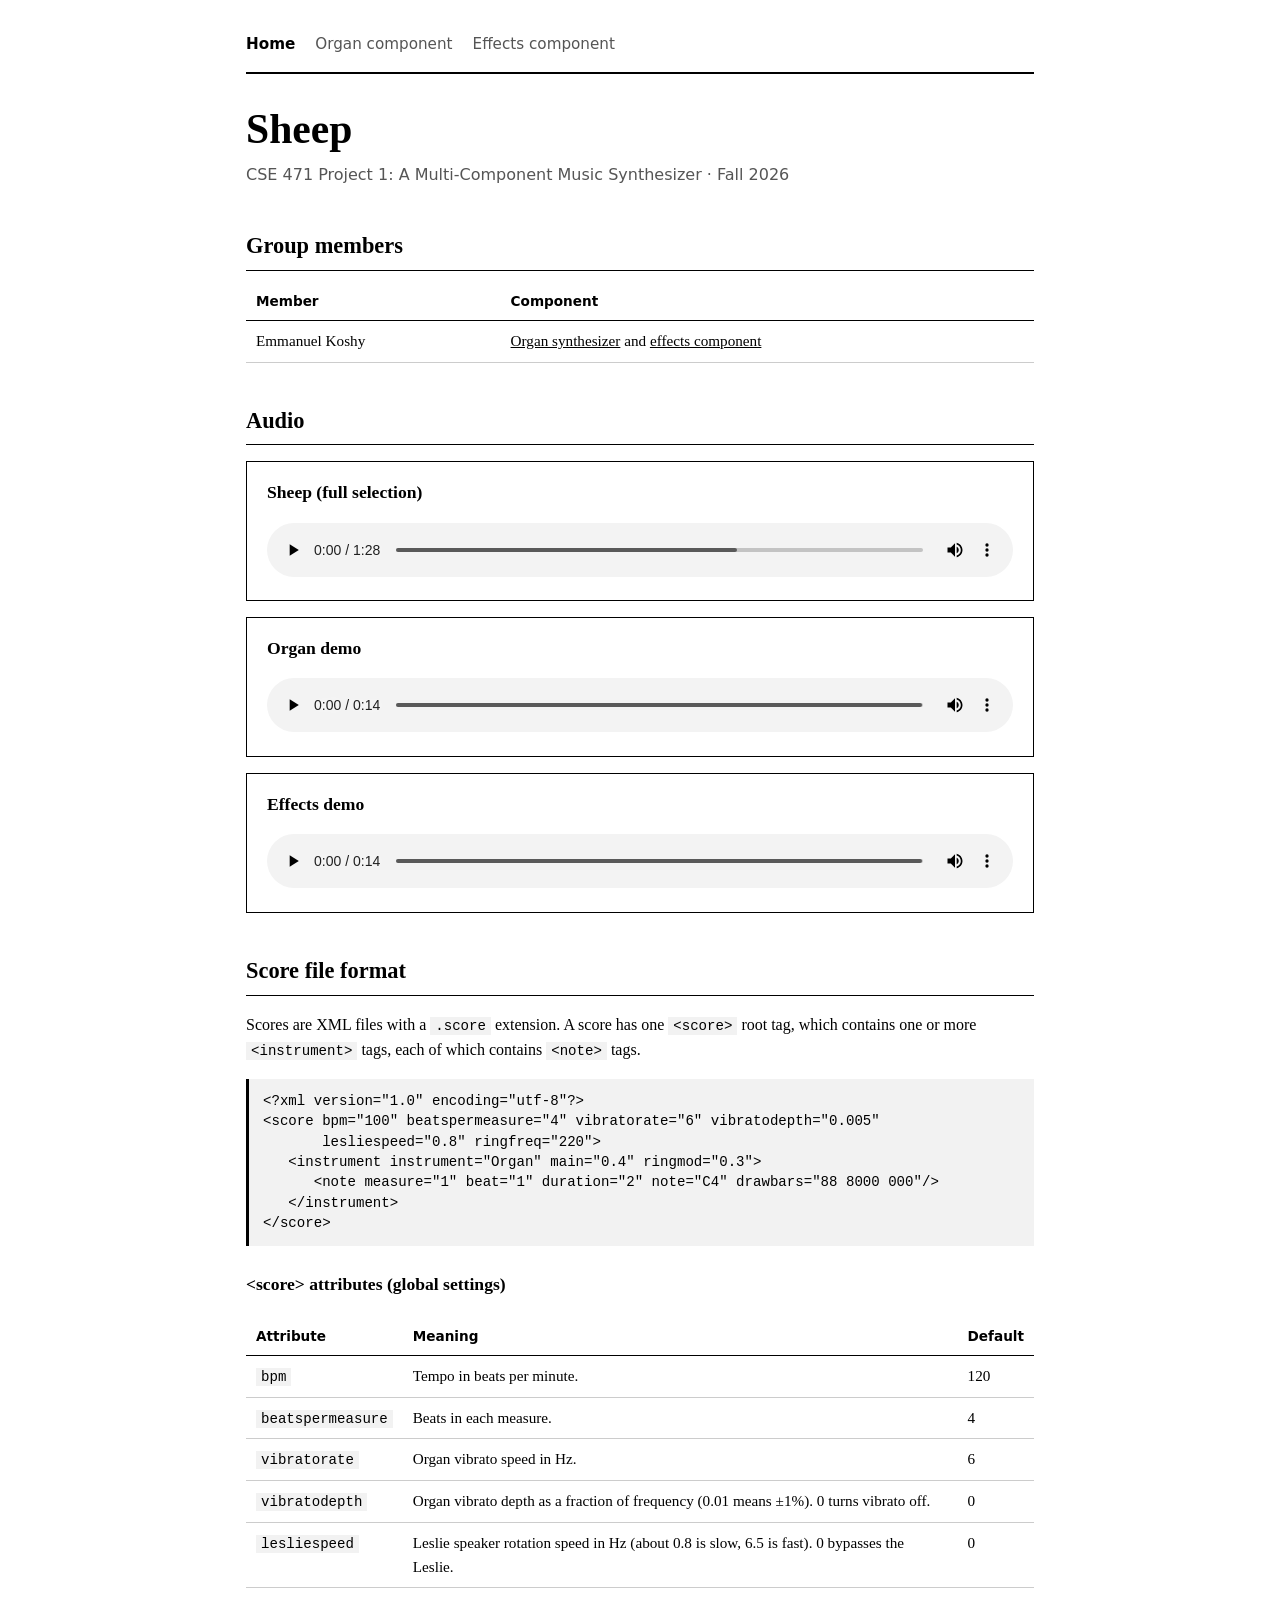
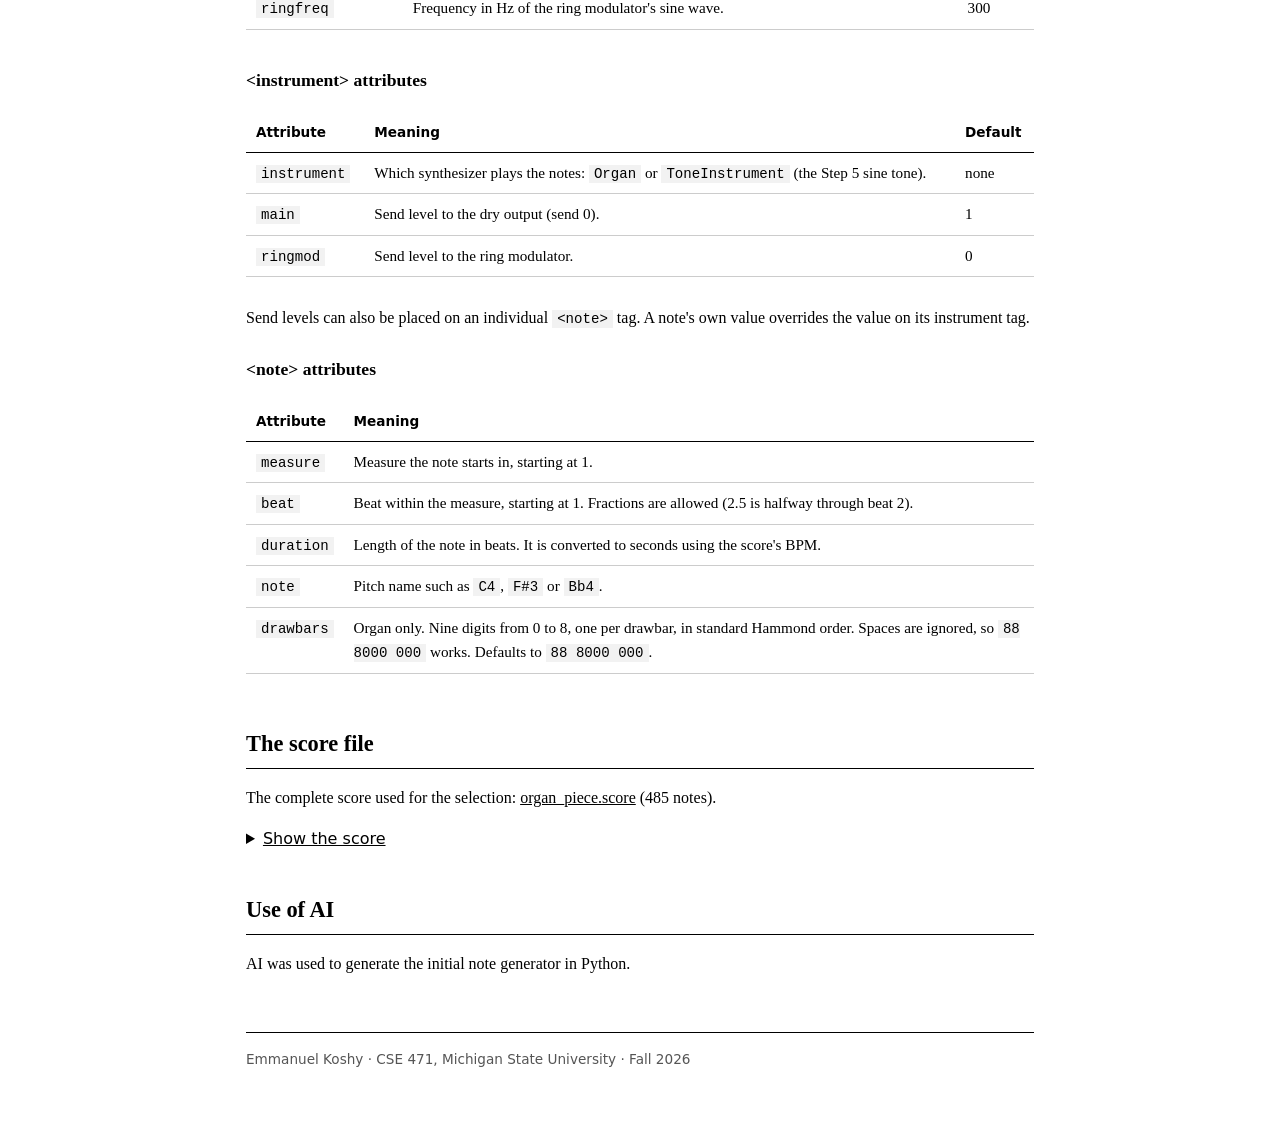
==== commit 32e8eb97: "changes" ====
--- a/index.html
+++ b/index.html
@@ -3,7 +3,7 @@
 <head>
 <meta charset="utf-8">
 <meta name="viewport" content="width=device-width, initial-scale=1">
-<title>Tonewheel Drift</title>
+<title>Sheep</title>
 <link rel="stylesheet" href="style.css">
 </head>
 <body>
@@ -15,7 +15,7 @@
   <a href="effects.html">Effects component</a>
 </nav>
 
-<h1>Tonewheel Drift</h1>
+<h1>Sheep</h1>
 <p class="sub">CSE 471 Project 1: A Multi-Component Music Synthesizer · Fall 2026</p>
 
 <h2>Group members</h2>
@@ -23,30 +23,26 @@
   <tr><th>Member</th><th>Component</th></tr>
   <tr><td>Emmanuel Koshy</td><td><a href="organ.html">Organ synthesizer</a> and <a href="effects.html">effects component</a></td></tr>
 </table>
-<p>This is a one-person team. Per the project rules, a solo team implements one synthesis component and the basic effects component.</p>
 
 <h2>Audio</h2>
 
 <div class="card">
-  <h3>Tonewheel Drift (full selection, about 89 seconds)</h3>
-  <p>A piece in A minor over an Am–F–C–G progression at 100 BPM. It has an intro, a groove section, a ring-modulated middle section, a full-drawbar return, a quiet outro, and a short organ solo to finish.</p>
-  <audio controls preload="none" src="organ_piece.mp3"></audio>
+  <h3>Sheep (full selection)</h3>
+  <audio controls preload="metadata" src="sheep.mp3"></audio>
 </div>
 
 <div class="card">
-  <h3>Organ demo (about 14 seconds)</h3>
-  <p>Organ only, no effects. Demonstrates a single tonewheel, drawbar registrations, the envelope, vibrato and the Leslie speaker.</p>
-  <audio controls preload="none" src="organ_demo.mp3"></audio>
+  <h3>Organ demo</h3>
+  <audio controls preload="metadata" src="organ_demo.mp3"></audio>
 </div>
 
 <div class="card">
-  <h3>Effects demo (about 14 seconds)</h3>
-  <p>The organ played through the effects component. The same phrase is heard dry, then dry plus ring modulation, then ring modulation only.</p>
-  <audio controls preload="none" src="effects_demo.mp3"></audio>
+  <h3>Effects demo</h3>
+  <audio controls preload="metadata" src="effects_demo.mp3"></audio>
 </div>
 
 <h2>Score file format</h2>
-<p>Scores are XML files with a <code>.score</code> extension. The format extends the one from Step 5. A score has one <code>&lt;score&gt;</code> root tag, which contains one or more <code>&lt;instrument&gt;</code> tags, each of which contains <code>&lt;note&gt;</code> tags.</p>
+<p>Scores are XML files with a <code>.score</code> extension. A score has one <code>&lt;score&gt;</code> root tag, which contains one or more <code>&lt;instrument&gt;</code> tags, each of which contains <code>&lt;note&gt;</code> tags.</p>
 
 <pre>&lt;?xml version="1.0" encoding="utf-8"?&gt;
 &lt;score bpm="100" beatspermeasure="4" vibratorate="6" vibratodepth="0.005"
@@ -93,9 +89,9 @@
 </div>
 
 <h2>The score file</h2>
-<p>The complete score used for the selection: <a href="organ_piece.score" download>organ_piece.score</a> (485 notes). The demo scores are <a href="organ_demo.score" download>organ_demo.score</a> and <a href="effects_demo.score" download>effects_demo.score</a>.</p>
+<p>The complete score used for the selection: <a href="organ_piece.score" download>organ_piece.score</a> (485 notes).</p>
 <details>
-  <summary>Show organ_piece.score</summary>
+  <summary>Show the score</summary>
 <pre>&lt;?xml version=&quot;1.0&quot; encoding=&quot;utf-8&quot;?&gt;
 &lt;score bpm=&quot;100&quot; beatspermeasure=&quot;4&quot; vibratorate=&quot;6&quot; vibratodepth=&quot;0.005&quot; lesliespeed=&quot;0.8&quot; ringfreq=&quot;220&quot;&gt;
    &lt;instrument instrument=&quot;Organ&quot; main=&quot;0.35&quot;&gt;
@@ -598,19 +594,8 @@
 &lt;/score&gt;</pre>
 </details>
 
-<h2>How the program works</h2>
-<p>The program is built on the Step 5 Synthie structure. <code>CSynthesizer</code> loads the score, sorts the notes by measure and beat, and generates audio one stereo frame at a time. On each frame it:</p>
-<ol>
-  <li>Starts any notes whose measure and beat have arrived, creating one instrument object per note.</li>
-  <li>Computes the shared vibrato value and passes it to every playing organ note.</li>
-  <li>Asks each playing instrument for one frame and adds it to each effects send bus according to that instrument's send levels. Finished instruments are removed.</li>
-  <li>Mixes the dry bus with the ring modulator's output, then runs the result through the Leslie speaker.</li>
-  <li>Advances the time, beat and measure.</li>
-</ol>
-<p>The output is streamed: each frame is written as soon as it is made, and the full piece is never held in memory.</p>
-
 <h2>Use of AI</h2>
-<p>An AI assistant (Claude) was used to help write the synthesizer code and to compose the music. The score was produced by a Python script, written with AI help, that generates the chord progression, bass line and melody as XML notes.</p>
+<p>AI was used to generate the initial note generator in Python.</p>
 
 <footer>Emmanuel Koshy · CSE 471, Michigan State University · Fall 2026</footer>
 
--- a/style.css
+++ b/style.css
@@ -1,23 +1,10 @@
 :root {
-  --bg: #f6f3ee;
-  --panel: #ffffff;
-  --ink: #1f1b16;
-  --muted: #6b6258;
-  --accent: #8a3b12;
-  --rule: #e2dbd1;
-  --code-bg: #f1ece4;
-}
-
-@media (prefers-color-scheme: dark) {
-  :root {
-    --bg: #17140f;
-    --panel: #211d17;
-    --ink: #ece6dc;
-    --muted: #a89e91;
-    --accent: #e08a52;
-    --rule: #3a332a;
-    --code-bg: #2a251e;
-  }
+  --bg: #ffffff;
+  --ink: #000000;
+  --muted: #555555;
+  --rule: #000000;
+  --soft-rule: #cccccc;
+  --code-bg: #f2f2f2;
 }
 
 * { box-sizing: border-box; }
@@ -39,36 +26,35 @@
 nav {
   display: flex;
   flex-wrap: wrap;
-  gap: 16px;
+  gap: 20px;
   font-family: system-ui, sans-serif;
   font-size: 0.95rem;
   padding-bottom: 16px;
-  border-bottom: 1px solid var(--rule);
+  border-bottom: 2px solid var(--rule);
   margin-bottom: 32px;
 }
 
 nav a { color: var(--muted); text-decoration: none; }
-nav a:hover, nav a[aria-current="page"] { color: var(--accent); }
+nav a:hover { color: var(--ink); }
+nav a[aria-current="page"] { color: var(--ink); font-weight: 700; }
 
-h1 { font-size: 2.4rem; line-height: 1.15; margin: 0 0 8px; }
+h1 { font-size: 2.6rem; line-height: 1.15; margin: 0 0 8px; }
 h2 { font-size: 1.4rem; margin: 40px 0 12px; border-bottom: 1px solid var(--rule); padding-bottom: 6px; }
 h3 { font-size: 1.1rem; margin: 24px 0 8px; }
 
 .sub { color: var(--muted); font-family: system-ui, sans-serif; margin: 0 0 24px; }
 
-a { color: var(--accent); }
+a { color: var(--ink); text-decoration: underline; }
 
 .card {
-  background: var(--panel);
   border: 1px solid var(--rule);
-  border-radius: 8px;
   padding: 16px 20px;
   margin: 16px 0;
 }
 
 .card h3 { margin-top: 0; }
 
-audio { width: 100%; margin-top: 8px; }
+audio { width: 100%; margin-top: 8px; filter: grayscale(1); }
 
 table {
   width: 100%;
@@ -81,16 +67,20 @@
   text-align: left;
   vertical-align: top;
   padding: 8px 10px;
+  border-bottom: 1px solid var(--soft-rule);
+}
+
+th {
+  font-family: system-ui, sans-serif;
+  font-size: 0.85rem;
+  font-weight: 700;
   border-bottom: 1px solid var(--rule);
 }
-
-th { font-family: system-ui, sans-serif; font-size: 0.85rem; color: var(--muted); font-weight: 600; }
 
 code, pre {
   font-family: Consolas, "Courier New", monospace;
   font-size: 0.88rem;
   background: var(--code-bg);
-  border-radius: 4px;
 }
 
 code { padding: 1px 5px; }
@@ -99,14 +89,14 @@
   padding: 12px 14px;
   overflow-x: auto;
   line-height: 1.45;
+  border-left: 3px solid var(--rule);
 }
 
 details pre { max-height: 480px; overflow: auto; }
 
-summary { cursor: pointer; font-family: system-ui, sans-serif; color: var(--accent); }
+summary { cursor: pointer; font-family: system-ui, sans-serif; text-decoration: underline; }
 
-.yes { color: #2f7a3a; font-weight: 600; }
-@media (prefers-color-scheme: dark) { .yes { color: #7fcf8a; } }
+.yes { font-weight: 700; }
 
 .table-scroll { overflow-x: auto; }
 
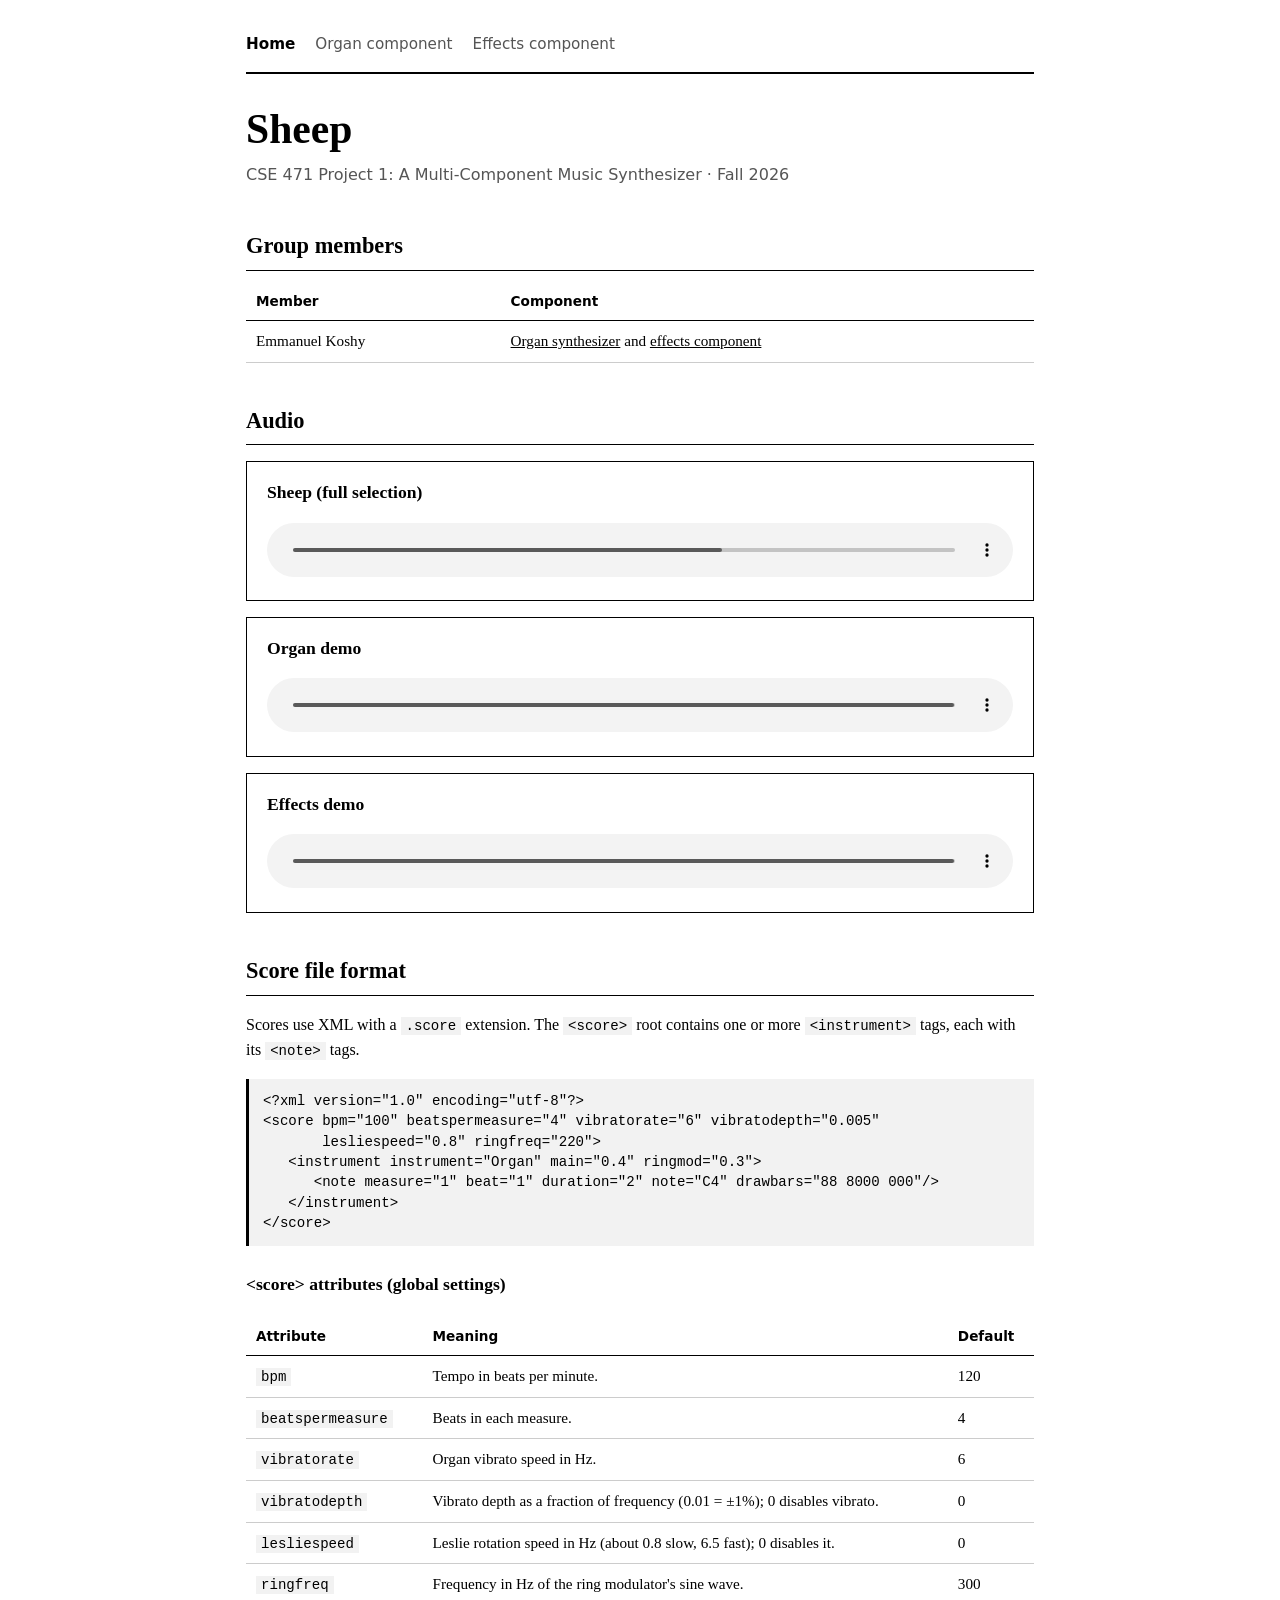
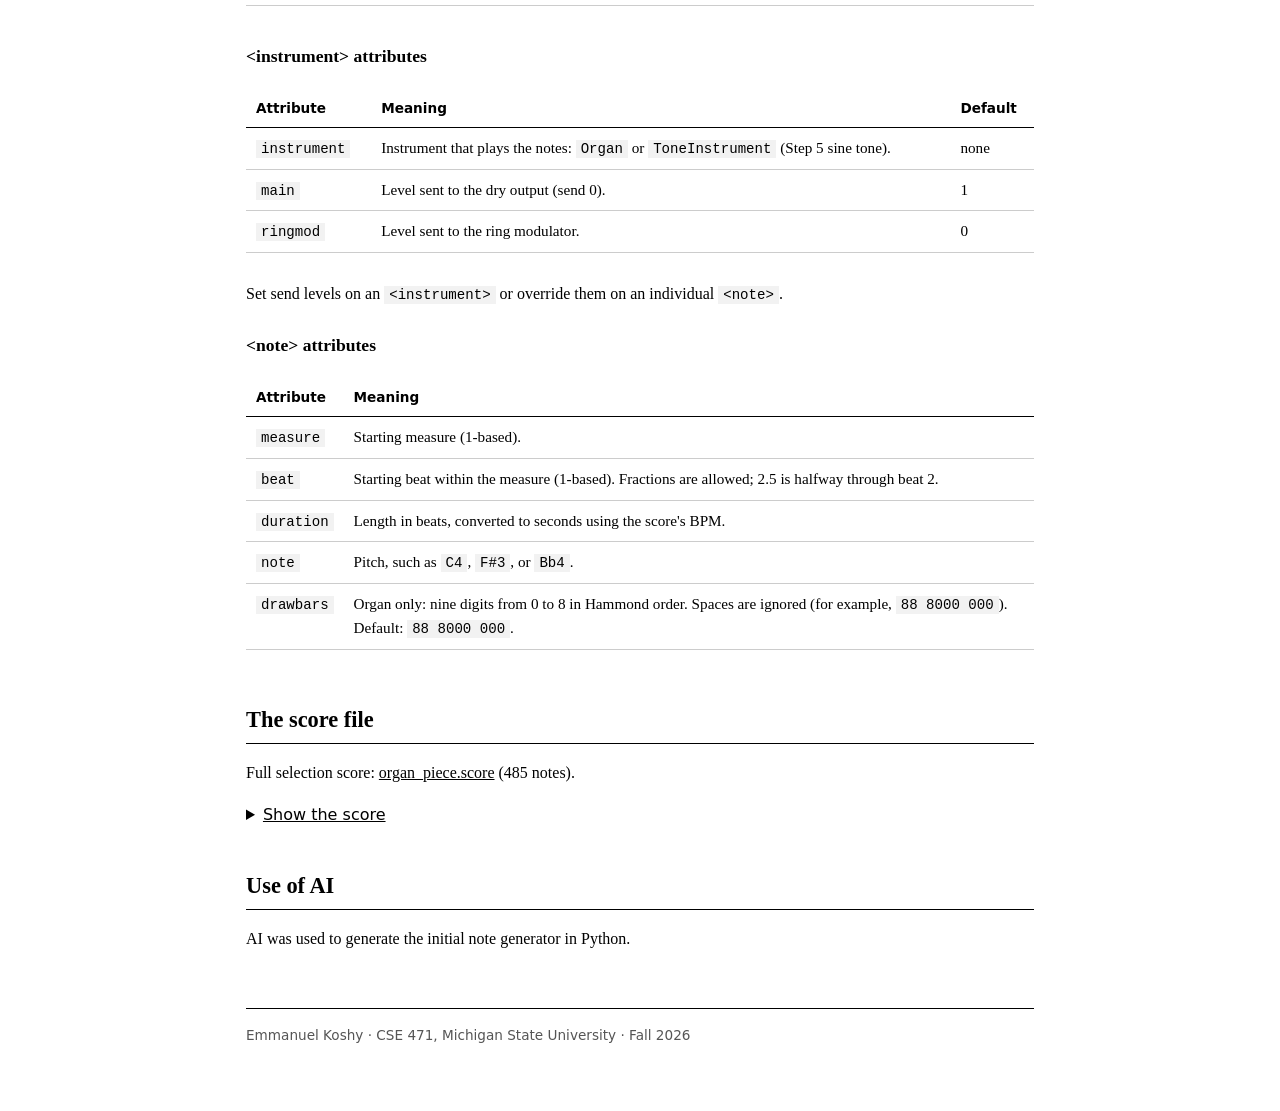
==== commit 44600619: "fixed errors" ====
--- a/index.html
+++ b/index.html
@@ -42,7 +42,7 @@
 </div>
 
 <h2>Score file format</h2>
-<p>Scores are XML files with a <code>.score</code> extension. A score has one <code>&lt;score&gt;</code> root tag, which contains one or more <code>&lt;instrument&gt;</code> tags, each of which contains <code>&lt;note&gt;</code> tags.</p>
+<p>Scores use XML with a <code>.score</code> extension. The <code>&lt;score&gt;</code> root contains one or more <code>&lt;instrument&gt;</code> tags, each with its <code>&lt;note&gt;</code> tags.</p>
 
 <pre>&lt;?xml version="1.0" encoding="utf-8"?&gt;
 &lt;score bpm="100" beatspermeasure="4" vibratorate="6" vibratodepth="0.005"
@@ -59,8 +59,8 @@
   <tr><td><code>bpm</code></td><td>Tempo in beats per minute.</td><td>120</td></tr>
   <tr><td><code>beatspermeasure</code></td><td>Beats in each measure.</td><td>4</td></tr>
   <tr><td><code>vibratorate</code></td><td>Organ vibrato speed in Hz.</td><td>6</td></tr>
-  <tr><td><code>vibratodepth</code></td><td>Organ vibrato depth as a fraction of frequency (0.01 means ±1%). 0 turns vibrato off.</td><td>0</td></tr>
-  <tr><td><code>lesliespeed</code></td><td>Leslie speaker rotation speed in Hz (about 0.8 is slow, 6.5 is fast). 0 bypasses the Leslie.</td><td>0</td></tr>
+  <tr><td><code>vibratodepth</code></td><td>Vibrato depth as a fraction of frequency (0.01 = ±1%); 0 disables vibrato.</td><td>0</td></tr>
+  <tr><td><code>lesliespeed</code></td><td>Leslie rotation speed in Hz (about 0.8 slow, 6.5 fast); 0 disables it.</td><td>0</td></tr>
   <tr><td><code>ringfreq</code></td><td>Frequency in Hz of the ring modulator's sine wave.</td><td>300</td></tr>
 </table>
 </div>
@@ -69,27 +69,27 @@
 <div class="table-scroll">
 <table>
   <tr><th>Attribute</th><th>Meaning</th><th>Default</th></tr>
-  <tr><td><code>instrument</code></td><td>Which synthesizer plays the notes: <code>Organ</code> or <code>ToneInstrument</code> (the Step 5 sine tone).</td><td>none</td></tr>
-  <tr><td><code>main</code></td><td>Send level to the dry output (send 0).</td><td>1</td></tr>
-  <tr><td><code>ringmod</code></td><td>Send level to the ring modulator.</td><td>0</td></tr>
+  <tr><td><code>instrument</code></td><td>Instrument that plays the notes: <code>Organ</code> or <code>ToneInstrument</code> (Step 5 sine tone).</td><td>none</td></tr>
+  <tr><td><code>main</code></td><td>Level sent to the dry output (send 0).</td><td>1</td></tr>
+  <tr><td><code>ringmod</code></td><td>Level sent to the ring modulator.</td><td>0</td></tr>
 </table>
 </div>
-<p>Send levels can also be placed on an individual <code>&lt;note&gt;</code> tag. A note's own value overrides the value on its instrument tag.</p>
+<p>Set send levels on an <code>&lt;instrument&gt;</code> or override them on an individual <code>&lt;note&gt;</code>.</p>
 
 <h3>&lt;note&gt; attributes</h3>
 <div class="table-scroll">
 <table>
   <tr><th>Attribute</th><th>Meaning</th></tr>
-  <tr><td><code>measure</code></td><td>Measure the note starts in, starting at 1.</td></tr>
-  <tr><td><code>beat</code></td><td>Beat within the measure, starting at 1. Fractions are allowed (2.5 is halfway through beat 2).</td></tr>
-  <tr><td><code>duration</code></td><td>Length of the note in beats. It is converted to seconds using the score's BPM.</td></tr>
-  <tr><td><code>note</code></td><td>Pitch name such as <code>C4</code>, <code>F#3</code> or <code>Bb4</code>.</td></tr>
-  <tr><td><code>drawbars</code></td><td>Organ only. Nine digits from 0 to 8, one per drawbar, in standard Hammond order. Spaces are ignored, so <code>88 8000 000</code> works. Defaults to <code>88 8000 000</code>.</td></tr>
+  <tr><td><code>measure</code></td><td>Starting measure (1-based).</td></tr>
+  <tr><td><code>beat</code></td><td>Starting beat within the measure (1-based). Fractions are allowed; 2.5 is halfway through beat 2.</td></tr>
+  <tr><td><code>duration</code></td><td>Length in beats, converted to seconds using the score's BPM.</td></tr>
+  <tr><td><code>note</code></td><td>Pitch, such as <code>C4</code>, <code>F#3</code>, or <code>Bb4</code>.</td></tr>
+  <tr><td><code>drawbars</code></td><td>Organ only: nine digits from 0 to 8 in Hammond order. Spaces are ignored (for example, <code>88 8000 000</code>). Default: <code>88 8000 000</code>.</td></tr>
 </table>
 </div>
 
 <h2>The score file</h2>
-<p>The complete score used for the selection: <a href="organ_piece.score" download>organ_piece.score</a> (485 notes).</p>
+<p>Full selection score: <a href="organ_piece.score" download>organ_piece.score</a> (485 notes).</p>
 <details>
   <summary>Show the score</summary>
 <pre>&lt;?xml version=&quot;1.0&quot; encoding=&quot;utf-8&quot;?&gt;
